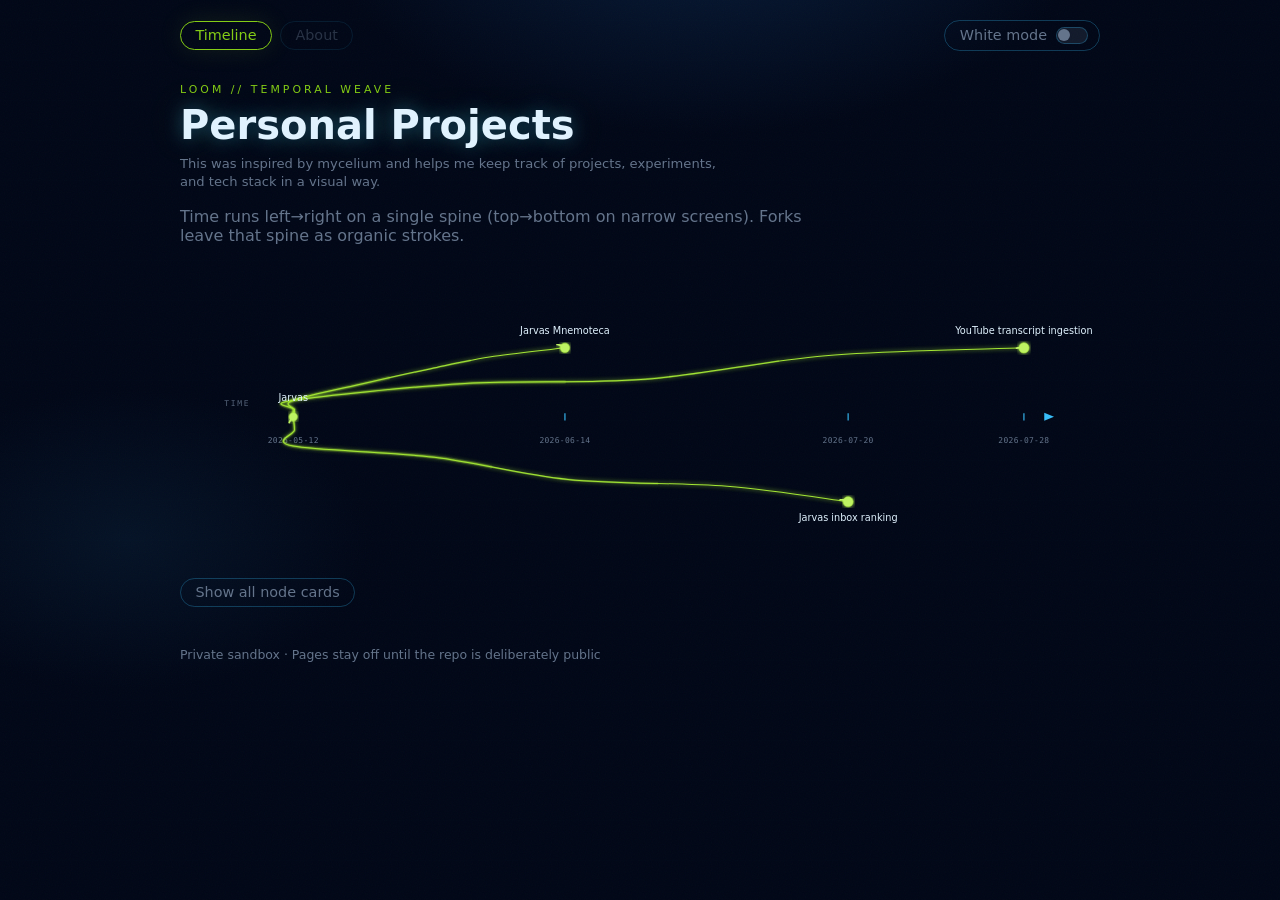
==== public/index.html @ 2bdbc9c1 "Add a white mode toggle that keeps the Spores look as the default. The page still loads in Spores an" ====
<!DOCTYPE html>
<html lang="en" data-skin="spores" data-fork-style="ribbon" data-look="current">
<head>
  <meta charset="utf-8" />
  <meta name="viewport" content="width=device-width, initial-scale=1" />
  <title>loom — temporal weave</title>
  <script>
    (function () {
      try {
        if (localStorage.getItem("loom-look") === "white") {
          document.documentElement.setAttribute("data-look", "white");
        }
      } catch (err) {}
    })();
  </script>
  <link rel="stylesheet" href="./styles.css" />
</head>
<body>
  <div class="void" aria-hidden="true"></div>
  <nav class="tabs" aria-label="Sections">
    <button class="tab active" data-tab="timeline" type="button">Timeline</button>
    <button class="tab" data-tab="about" type="button" disabled title="Later">About</button>
    <button type="button" id="look-toggle" class="look-toggle" aria-pressed="false" aria-label="White mode">
      <span class="look-toggle-label">White mode</span>
      <span class="look-toggle-track" aria-hidden="true"><span class="look-toggle-knob"></span></span>
    </button>
  </nav>
  <header>
    <p class="eyebrow">LOOM // TEMPORAL WEAVE</p>
    <h1>Personal Projects</h1>
    <p class="intro">This was inspired by mycelium and helps me keep track of projects, experiments, and tech stack in a visual way.</p>
    <p class="lede">Time runs left→right on a single spine (top→bottom on narrow screens). Forks leave that spine as organic strokes.</p>
  </header>
  <main>
    <svg id="graph" class="graph" role="img" aria-label="Temporal project graph"></svg>
    <button type="button" id="cards-toggle" class="cards-toggle" aria-pressed="false" aria-controls="cards">Show all node cards</button>
    <section id="cards" class="cards" aria-live="polite"></section>
    <section id="about" class="panel hidden">
      <p>Personal presentation tab — placeholder for later.</p>
    </section>
  </main>
  <footer>
    <span>Private sandbox · Pages stay off until the repo is deliberately public</span>
  </footer>
  <script src="./app.js"></script>
</body>
</html>
---- public/styles.css ----
/* ── Shared structure ─────────────────────────────────────────── */
* { box-sizing: border-box; }

html {
  --bg: #03040a;
  --spine: #5cf6ff;
  --branch: #c77dff;
  --node: #ff4fd8;
  --text: #e8f0ff;
  --muted: #8090b8;
  --panel: rgba(10, 14, 28, 0.92);
  --border: rgba(199, 125, 255, 0.28);
  --accent: #5cf6ff;
  --radius: 12px;
  --tag-radius: 999px;
  --font: "Segoe UI", system-ui, sans-serif;
  --font-mono: ui-monospace, "SF Mono", Menlo, Consolas, monospace;
  --shadow: 0 0 24px rgba(255, 79, 216, 0.07);
  --glow-text: 0 0 20px rgba(92, 246, 255, 0.4), 0 0 40px rgba(255, 79, 216, 0.25);
  --void-a: rgba(92, 246, 255, 0.08);
  --void-b: rgba(199, 125, 255, 0.06);
  --void-size: 48px;
  --void-opacity: 0.22;
  --grain-opacity: 0.04;
  --card-active-border: rgba(92, 246, 255, 0.65);
  --card-active-shadow: 0 0 28px rgba(92, 246, 255, 0.18);
  --tab-border: rgba(92, 246, 255, 0.25);
  --edge-width: 2;
  font-family: var(--font);
}

body {
  margin: 0;
  min-height: 100vh;
  color: var(--text);
  background: var(--bg);
  font-family: var(--font);
  transition: background 0.25s ease, color 0.2s ease;
}

.void {
  position: fixed;
  inset: 0;
  pointer-events: none;
  overflow: hidden;
  z-index: 0;
}
/* Grid / paper hatch — opacity via --void-opacity so grain stays independent */
.void::before {
  content: "";
  position: absolute;
  inset: 0;
  opacity: var(--void-opacity, 0.22);
  background:
    repeating-linear-gradient(0deg, transparent, transparent calc(var(--void-size) - 1px), var(--void-a) var(--void-size)),
    repeating-linear-gradient(90deg, transparent, transparent calc(var(--void-size) - 1px), var(--void-b) var(--void-size));
  transition: opacity 0.25s ease;
}
/* Cheap film grain: one static tiled SVG noise + CSS steps() translate (no canvas/WebGL/rAF) */
.void::after {
  content: "";
  position: absolute;
  top: -30%;
  left: -30%;
  width: 160%;
  height: 160%;
  pointer-events: none;
  opacity: var(--grain-opacity, 0.045);
  background-image: url("data:image/svg+xml,%3Csvg xmlns='http://www.w3.org/2000/svg' viewBox='0 0 160 160'%3E%3Cfilter id='n'%3E%3CfeTurbulence type='fractalNoise' baseFrequency='0.85' numOctaves='4' stitchTiles='stitch'/%3E%3C/filter%3E%3Crect width='100%25' height='100%25' filter='url(%23n)'/%3E%3C/svg%3E");
  background-size: 160px 160px;
  background-repeat: repeat;
  animation: void-grain 0.9s steps(4) infinite;
  /* Dark substrate: invert the noise so flecks read as light grain. */
  filter: invert(1);
}
@keyframes void-grain {
  0% { transform: translate(0, 0); }
  25% { transform: translate(-2.2%, 1.4%); }
  50% { transform: translate(1.6%, -2.8%); }
  75% { transform: translate(-1.1%, 2.1%); }
  100% { transform: translate(0, 0); }
}
@media (prefers-reduced-motion: reduce) {
  .void::after {
    animation: none;
    /* keep a faint static texture; no motion */
  }
}

.tabs, header, main, footer {
  position: relative;
  max-width: 960px;
  margin: 0 auto;
  padding: 1rem 1.25rem;
}

.tabs { display: flex; gap: 0.5rem; align-items: center; flex-wrap: wrap; padding-top: 1.25rem; }

.tab {
  background: transparent;
  color: var(--muted);
  border: 1px solid var(--tab-border);
  border-radius: var(--tag-radius);
  padding: 0.35rem 0.9rem;
  cursor: pointer;
  font-family: inherit;
  font-size: 0.9rem;
}
.tab.active {
  color: var(--accent);
  border-color: var(--accent);
  box-shadow: var(--shadow);
}
.tab:disabled { opacity: 0.4; cursor: not-allowed; }

.look-toggle {
  margin-left: auto;
  display: inline-flex;
  align-items: center;
  gap: 0.55rem;
  background: transparent;
  color: var(--muted);
  border: 1px solid var(--tab-border);
  border-radius: var(--tag-radius);
  padding: 0.35rem 0.7rem 0.35rem 0.9rem;
  cursor: pointer;
  font-family: inherit;
  font-size: 0.9rem;
}
.look-toggle:hover { color: var(--text); border-color: var(--accent); }
.look-toggle:focus-visible {
  outline: 2px solid var(--accent);
  outline-offset: 2px;
}
.look-toggle-track {
  width: 2rem;
  height: 1.1rem;
  border-radius: 999px;
  border: 1px solid var(--tab-border);
  position: relative;
  flex: 0 0 auto;
  background: color-mix(in srgb, var(--muted) 18%, transparent);
}
.look-toggle-knob {
  position: absolute;
  top: 1px;
  left: 1px;
  width: 0.78rem;
  height: 0.78rem;
  border-radius: 50%;
  background: var(--muted);
  transition: transform 0.15s ease, background 0.15s ease;
}
html[data-look="white"] .look-toggle-knob {
  transform: translateX(0.92rem);
  background: var(--bg);
}
html[data-look="white"] .look-toggle-track {
  background: var(--accent);
  border-color: var(--accent);
}
@media (prefers-reduced-motion: reduce) {
  .look-toggle-knob { transition: none; }
}

.eyebrow {
  letter-spacing: 0.28em;
  font-size: 0.68rem;
  color: var(--accent);
  margin: 0 0 0.4rem;
}
h1 {
  margin: 0;
  font-size: clamp(1.7rem, 4vw, 2.5rem);
  text-shadow: var(--glow-text);
}
.intro {
  margin: 0.4rem 0 0.2rem;
  max-width: 34rem;
  color: var(--muted);
  font-size: 0.82rem;
  font-weight: 400;
  line-height: 1.4;
}
.lede { color: var(--muted); max-width: 40rem; }


.graph {
  width: 100%;
  height: auto;
  max-height: min(560px, 70vh);
  display: block;
  overflow: visible;
}
.graph[data-orient="vertical"] {
  max-height: none;
  max-width: 100%;
}
.cards-toggle {
  margin-top: 0.85rem;
  background: transparent;
  color: var(--muted);
  border: 1px solid var(--tab-border);
  border-radius: var(--tag-radius);
  padding: 0.35rem 0.9rem;
  cursor: pointer;
  font-family: inherit;
  font-size: 0.9rem;
}
.cards-toggle:hover { color: var(--text); border-color: var(--accent); }
.cards-toggle[aria-pressed="true"] {
  color: var(--accent);
  border-color: var(--accent);
}

.cards { display: grid; gap: 0.75rem; margin-top: 0.5rem; }
.card[hidden] { display: none; }

.card {
  background: var(--panel);
  border: 1px solid var(--border);
  border-radius: var(--radius);
  padding: 0.9rem 1rem;
  box-shadow: var(--shadow);
  cursor: pointer;
  transition: border-color 0.15s ease, box-shadow 0.15s ease;
}
.card h2 { margin: 0 0 0.35rem; font-size: 1.05rem; }
.card .meta { color: var(--accent); font-size: 0.8rem; margin-bottom: 0.35rem; }
.card p { margin: 0; color: var(--muted); line-height: 1.45; }
.card .fork { color: var(--branch); font-size: 0.72rem; margin-bottom: 0.25rem; }
.card.active {
  border-color: var(--card-active-border);
  box-shadow: var(--card-active-shadow);
}

.tags { margin-top: 0.55rem; display: flex; flex-wrap: wrap; gap: 0.3rem; }
.tag {
  font-size: 0.65rem;
  text-transform: uppercase;
  letter-spacing: 0.04em;
  color: var(--branch);
  border: 1px solid color-mix(in srgb, var(--branch) 50%, transparent);
  padding: 0.12rem 0.4rem;
  border-radius: var(--tag-radius);
}

.panel.hidden, .hidden { display: none; }
footer { color: var(--muted); font-size: 0.78rem; padding-bottom: 2rem; }

.graph .node { cursor: pointer; }
.graph .node .orb { transition: r 0.15s ease, fill 0.15s ease; }
.graph .node:hover .orb,
.graph .node.active .orb { fill: var(--accent); }
.graph .node.active .orb { stroke: var(--node); stroke-width: 2.5; }
.graph .node text { fill: var(--text); font-family: inherit; }
.graph .edge { fill: none; stroke: var(--branch); stroke-width: var(--edge-width); }
.graph .spine-line { stroke-width: 3; }
.graph .spine-arrow { fill: var(--spine); stroke: none; }
.graph .tick {
  stroke: var(--spine);
  stroke-width: 1.5;
  opacity: 0.85;
}
.graph .tick-label {
  fill: var(--muted);
  font-family: var(--font-mono);
  font-size: 9px;
  letter-spacing: 0.04em;
}
.graph .axis-caption {
  fill: var(--muted);
  font-family: var(--font-mono);
  font-size: 9px;
  letter-spacing: 0.22em;
  text-transform: uppercase;
  opacity: 0.85;
}

/* Spores — deep blue substrate, lime capillary hyphae, hyphal-tip nodes.
   Ribbon forks: soft sheath and a quieter mid taper. */

html[data-skin="spores"] .graph .edge.mold-sheath {
  stroke-width: 6.2;
  stroke-opacity: 0.28;
  fill: none;
  stroke-linecap: round;
}
html[data-skin="spores"] .graph .edge.mold-mid {
  stroke-width: 3;
  stroke-opacity: 0.5;
  fill: none;
  stroke-linecap: round;
}
html[data-skin="spores"] .graph .edge.mold-core {
  stroke-width: 1.35;
  fill: none;
}
html[data-skin="spores"] .graph .edge.mold-whisker {
  stroke-width: 0.8;
  stroke-opacity: 0.55;
  fill: none;
  stroke-linecap: round;
  pointer-events: none;
}
html[data-skin="spores"] .graph .edge.mold-anas {
  stroke-width: 1;
  stroke-opacity: 0.4;
  fill: none;
  stroke-linecap: round;
  pointer-events: none;
}

/* Soft halo / lobe / tip pieces stay clickable via parent .node */
.graph .orb-halo {
  fill: color-mix(in srgb, var(--node) 35%, transparent);
  stroke: none;
  pointer-events: none;
}
.graph .orb-lobe {
  opacity: 0.85;
}
.graph .orb-tip {
  fill: none;
  stroke: var(--node);
  stroke-width: 2.2;
  stroke-linecap: round;
  pointer-events: none;
}
.graph .node:hover .orb-halo,
.graph .node.active .orb-halo {
  fill: color-mix(in srgb, var(--accent) 40%, transparent);
}
.graph .node:hover .orb-tip,
.graph .node.active .orb-tip {
  stroke: var(--accent);
}

html[data-skin="spores"] {
  --bg: #020818;
  --spine: #38bdf8;
  --branch: #a3e635;
  --node: #bef264;
  --text: #e0f2fe;
  --muted: #64748b;
  --panel: rgba(4, 12, 32, 0.94);
  --border: rgba(163, 230, 53, 0.28);
  --accent: #84cc16;
  --radius: 10px;
  --tag-radius: 999px;
  --font: "Segoe UI", system-ui, sans-serif;
  --shadow: 0 0 26px rgba(163, 230, 53, 0.1);
  --glow-text: 0 0 18px rgba(56, 189, 248, 0.35), 0 0 40px rgba(163, 230, 53, 0.2);
  --void-a: rgba(56, 189, 248, 0.06);
  --void-b: rgba(163, 230, 53, 0.04);
  --void-size: 40px;
  --void-opacity: 0.2;
  --grain-opacity: 0.05;
  --card-active-border: rgba(163, 230, 53, 0.7);
  --card-active-shadow: 0 0 28px rgba(56, 189, 248, 0.18);
  --tab-border: rgba(56, 189, 248, 0.28);
  --edge-width: 1.6;
}
html[data-skin="spores"] body {
  background:
    radial-gradient(720px 440px at 55% -12%, #0a2040 0%, transparent 55%),
    radial-gradient(480px 300px at 10% 60%, #061428 0%, transparent 50%),
    var(--bg);
}
html[data-skin="spores"] .graph .orb {
  fill: var(--node);
  stroke: color-mix(in srgb, var(--branch) 60%, transparent);
  stroke-width: 1.1;
}
html[data-skin="spores"] .graph .orb-tip {
  stroke: var(--node);
  stroke-width: 2;
}
html[data-skin="spores"] .graph .edge.mold-core { stroke-width: 1.15; }
html[data-skin="spores"] .graph .edge.mold-sheath {
  stroke-width: 5.8;
  stroke-opacity: 0.3;
}
html[data-skin="spores"] .graph .spine-line { stroke-width: 2.2; }
html[data-skin="spores"] .tag {
  color: var(--branch);
  border-color: color-mix(in srgb, var(--branch) 45%, transparent);
}

html[data-fork-style="ribbon"] .graph .edge.mold-sheath {
  stroke-width: 4.2;
  stroke-opacity: 0.22;
}
html[data-fork-style="ribbon"] .graph .edge.mold-mid {
  stroke-width: 2.1;
  stroke-opacity: 0.42;
}

/* SVG theming via CSS variables */
.graph .orb { fill: var(--node); stroke: var(--text); stroke-width: 1.5; }
.graph .anchor { fill: var(--spine); }
.graph .edge { stroke: var(--branch); stroke-width: var(--edge-width); }
.graph .node text { fill: var(--text); font-family: inherit; font-size: 11px; }
.graph .node:hover .orb,
.graph .node.active .orb { fill: var(--accent); }
.graph .node.active .orb { stroke: var(--node); stroke-width: 2.5; }

html[data-skin="spores"] .graph .edge { stroke: var(--branch); }

/* White mode — same Spores nodes and Ribbon forks on a white ground.
   Rules sit last so they win ties with the Spores / Ribbon stroke opacities. */
html[data-look="white"] {
  --bg: #ffffff;
  --spine: #0c4a6e;
  --branch: #3f6212;
  --node: #365314;
  --text: #1c1917;
  --muted: #44403c;
  --panel: #ffffff;
  --border: rgba(28, 25, 23, 0.16);
  --accent: #3f6212;
  --shadow: 0 1px 2px rgba(28, 25, 23, 0.06);
  --glow-text: none;
  --void-a: rgba(28, 25, 23, 0.07);
  --void-b: rgba(28, 25, 23, 0.05);
  --void-size: 40px;
  --void-opacity: 0.55;
  --grain-opacity: 0.045;
  --card-active-border: rgba(63, 98, 18, 0.85);
  --card-active-shadow: 0 0 0 1px rgba(63, 98, 18, 0.35);
  --tab-border: rgba(28, 25, 23, 0.22);
  --edge-width: 1.6;
  background: #ffffff;
}
html[data-look="white"] body {
  background: #ffffff;
}
html[data-look="white"] .void::after {
  filter: none;
}
html[data-look="white"] .look-toggle {
  color: var(--text);
  border-color: var(--border);
}
html[data-look="white"] .graph .orb,
html[data-look="white"] .graph .orb-tip,
html[data-look="white"] .graph .edge {
  filter: none;
}
html[data-look="white"] .graph .edge.mold-sheath {
  stroke-opacity: 0.55;
}
html[data-look="white"] .graph .edge.mold-mid {
  stroke-opacity: 0.72;
}
html[data-look="white"] .graph .edge.mold-whisker,
html[data-look="white"] .graph .edge.mold-anas {
  stroke-opacity: 0.7;
}
html[data-look="white"] .graph .orb-halo {
  fill: color-mix(in srgb, var(--node) 28%, transparent);
}
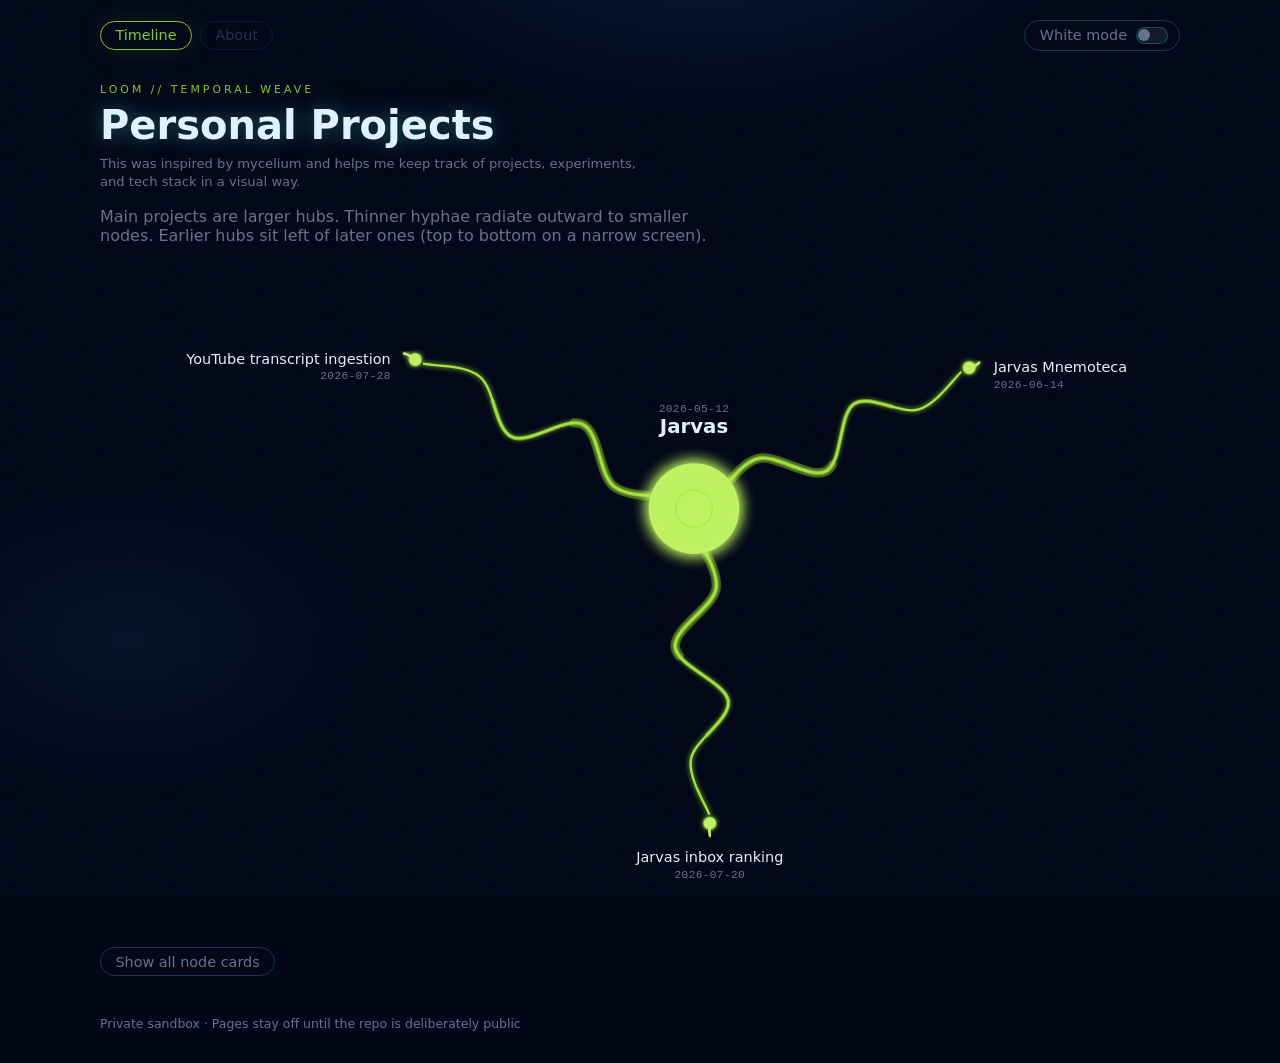
==== commit d235987e: "Draw root projects as larger radial hubs. Parent-null nodes render as glowing hubs with thinner hyph" ====
--- a/public/index.html
+++ b/public/index.html
@@ -29,7 +29,7 @@
     <p class="eyebrow">LOOM // TEMPORAL WEAVE</p>
     <h1>Personal Projects</h1>
     <p class="intro">This was inspired by mycelium and helps me keep track of projects, experiments, and tech stack in a visual way.</p>
-    <p class="lede">Time runs left→right on a single spine (top→bottom on narrow screens). Forks leave that spine as organic strokes.</p>
+    <p class="lede">Main projects are larger hubs. Thinner hyphae radiate outward to smaller nodes. Earlier hubs sit left of later ones (top to bottom on a narrow screen).</p>
   </header>
   <main>
     <svg id="graph" class="graph" role="img" aria-label="Temporal project graph"></svg>
--- a/public/styles.css
+++ b/public/styles.css
@@ -89,7 +89,7 @@
 
 .tabs, header, main, footer {
   position: relative;
-  max-width: 960px;
+  max-width: 1120px;
   margin: 0 auto;
   padding: 1rem 1.25rem;
 }
@@ -188,7 +188,7 @@
 .graph {
   width: 100%;
   height: auto;
-  max-height: min(560px, 70vh);
+  max-height: min(820px, 82vh);
   display: block;
   overflow: visible;
 }
@@ -254,6 +254,21 @@
 .graph .node.active .orb { fill: var(--accent); }
 .graph .node.active .orb { stroke: var(--node); stroke-width: 2.5; }
 .graph .node text { fill: var(--text); font-family: inherit; }
+.graph .node .node-title.hub-label { font-size: 15px; font-weight: 600; }
+.graph .node .date-label {
+  fill: var(--muted);
+  font-family: var(--font-mono);
+  font-size: 8.5px;
+  letter-spacing: 0.03em;
+}
+.graph .time-guide {
+  fill: none;
+  stroke: var(--spine);
+  stroke-width: 1.15;
+  stroke-opacity: 0.35;
+  stroke-dasharray: 2.5 7;
+  stroke-linecap: round;
+}
 .graph .edge { fill: none; stroke: var(--branch); stroke-width: var(--edge-width); }
 .graph .spine-line { stroke-width: 3; }
 .graph .spine-arrow { fill: var(--spine); stroke: none; }
@@ -395,12 +410,55 @@
   stroke-width: 2.1;
   stroke-opacity: 0.42;
 }
+/* Filaments thin out away from a hub. Nested links stay quieter. */
+html[data-fork-style="ribbon"] .graph .edge.mold-core.from-hub { stroke-width: 1.75; }
+html[data-fork-style="ribbon"] .graph .edge.mold-sheath.from-hub {
+  stroke-width: 7;
+  stroke-opacity: 0.34;
+}
+html[data-fork-style="ribbon"] .graph .edge.mold-mid.from-hub {
+  stroke-width: 3.1;
+  stroke-opacity: 0.55;
+}
+html[data-fork-style="ribbon"] .graph .edge.mold-core.nested { stroke-width: 0.85; }
+html[data-fork-style="ribbon"] .graph .edge.mold-sheath.nested {
+  stroke-width: 2.6;
+  stroke-opacity: 0.16;
+}
+html[data-fork-style="ribbon"] .graph .edge.mold-mid.nested {
+  stroke-width: 1.4;
+  stroke-opacity: 0.28;
+}
 
 /* SVG theming via CSS variables */
 .graph .orb { fill: var(--node); stroke: var(--text); stroke-width: 1.5; }
 .graph .anchor { fill: var(--spine); }
 .graph .edge { stroke: var(--branch); stroke-width: var(--edge-width); }
 .graph .node text { fill: var(--text); font-family: inherit; font-size: 11px; }
+.graph .node.hub .node-title { font-size: 15px; font-weight: 600; }
+.graph .orb-mid {
+  fill: color-mix(in srgb, var(--node) 62%, transparent);
+  stroke: none;
+  pointer-events: none;
+}
+.graph .node.hub .orb-halo,
+.graph .node.hub .orb-mid,
+.graph .node.active.hub .orb-halo,
+.graph .node.active.hub .orb-mid,
+.graph .node:hover.hub .orb-halo,
+.graph .node:hover.hub .orb-mid {
+  stroke: none;
+}
+.graph .node.hub .hub-tip {
+  stroke-width: 1.7;
+}
+html[data-look="current"] .graph .node.hub .node-title,
+html[data-look="current"] .graph .node.hub .date-label {
+  paint-order: stroke fill;
+  stroke: #020818;
+  stroke-width: 4px;
+  stroke-linejoin: round;
+}
 .graph .node:hover .orb,
 .graph .node.active .orb { fill: var(--accent); }
 .graph .node.active .orb { stroke: var(--node); stroke-width: 2.5; }
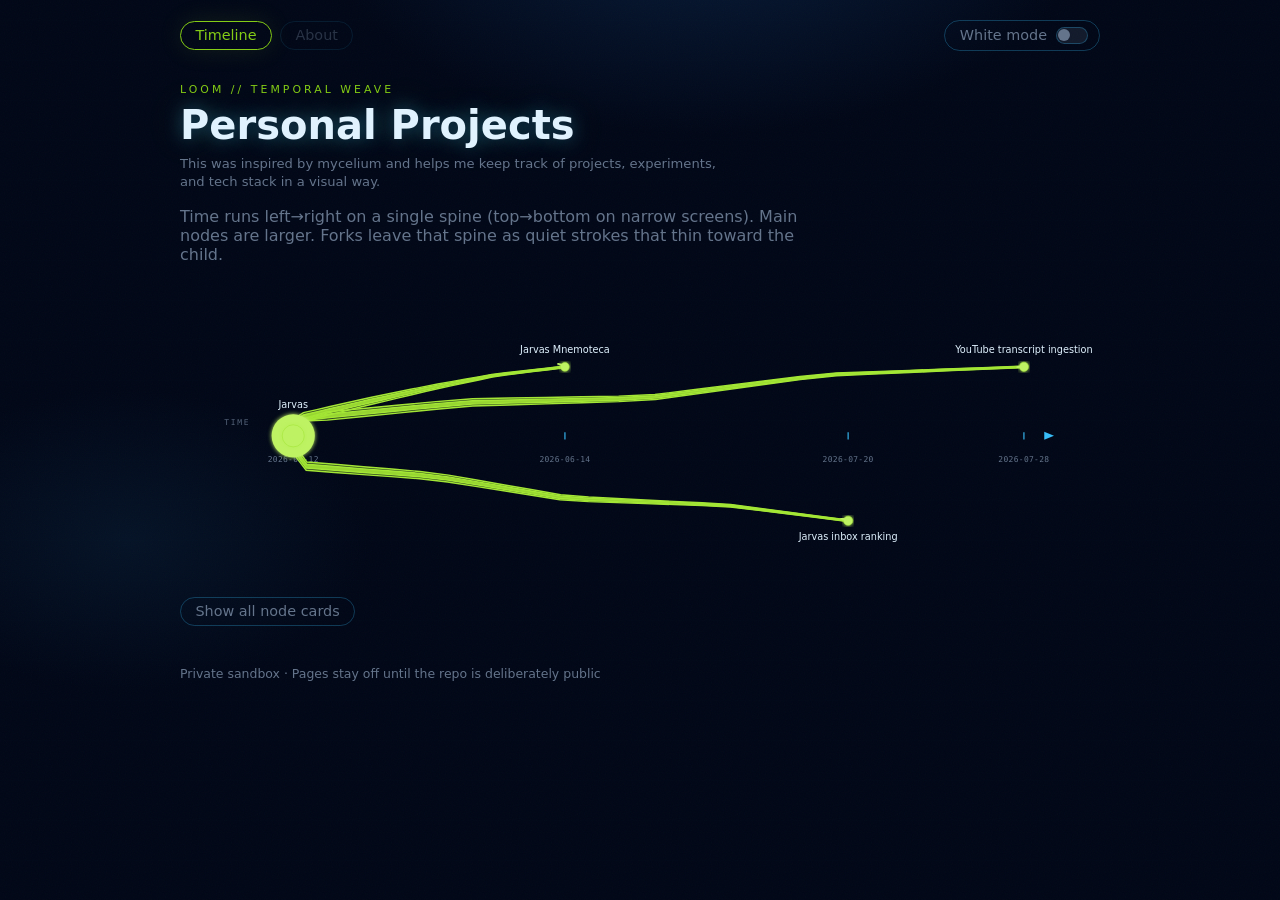
==== commit 1723bb37: "Restore the chronological spine and taper the hyphae. Root nodes stay larger than subnodes. Forks ar" ====
--- a/public/index.html
+++ b/public/index.html
@@ -29,7 +29,7 @@
     <p class="eyebrow">LOOM // TEMPORAL WEAVE</p>
     <h1>Personal Projects</h1>
     <p class="intro">This was inspired by mycelium and helps me keep track of projects, experiments, and tech stack in a visual way.</p>
-    <p class="lede">Main projects are larger hubs. Thinner hyphae radiate outward to smaller nodes. Earlier hubs sit left of later ones (top to bottom on a narrow screen).</p>
+    <p class="lede">Time runs left→right on a single spine (top→bottom on narrow screens). Main nodes are larger. Forks leave that spine as quiet strokes that thin toward the child.</p>
   </header>
   <main>
     <svg id="graph" class="graph" role="img" aria-label="Temporal project graph"></svg>
--- a/public/styles.css
+++ b/public/styles.css
@@ -89,7 +89,7 @@
 
 .tabs, header, main, footer {
   position: relative;
-  max-width: 1120px;
+  max-width: 960px;
   margin: 0 auto;
   padding: 1rem 1.25rem;
 }
@@ -188,7 +188,7 @@
 .graph {
   width: 100%;
   height: auto;
-  max-height: min(820px, 82vh);
+  max-height: min(560px, 70vh);
   display: block;
   overflow: visible;
 }
@@ -254,21 +254,6 @@
 .graph .node.active .orb { fill: var(--accent); }
 .graph .node.active .orb { stroke: var(--node); stroke-width: 2.5; }
 .graph .node text { fill: var(--text); font-family: inherit; }
-.graph .node .node-title.hub-label { font-size: 15px; font-weight: 600; }
-.graph .node .date-label {
-  fill: var(--muted);
-  font-family: var(--font-mono);
-  font-size: 8.5px;
-  letter-spacing: 0.03em;
-}
-.graph .time-guide {
-  fill: none;
-  stroke: var(--spine);
-  stroke-width: 1.15;
-  stroke-opacity: 0.35;
-  stroke-dasharray: 2.5 7;
-  stroke-linecap: round;
-}
 .graph .edge { fill: none; stroke: var(--branch); stroke-width: var(--edge-width); }
 .graph .spine-line { stroke-width: 3; }
 .graph .spine-arrow { fill: var(--spine); stroke: none; }
@@ -410,34 +395,22 @@
   stroke-width: 2.1;
   stroke-opacity: 0.42;
 }
-/* Filaments thin out away from a hub. Nested links stay quieter. */
-html[data-fork-style="ribbon"] .graph .edge.mold-core.from-hub { stroke-width: 1.75; }
-html[data-fork-style="ribbon"] .graph .edge.mold-sheath.from-hub {
-  stroke-width: 7;
-  stroke-opacity: 0.34;
-}
-html[data-fork-style="ribbon"] .graph .edge.mold-mid.from-hub {
-  stroke-width: 3.1;
-  stroke-opacity: 0.55;
-}
-html[data-fork-style="ribbon"] .graph .edge.mold-core.nested { stroke-width: 0.85; }
-html[data-fork-style="ribbon"] .graph .edge.mold-sheath.nested {
-  stroke-width: 2.6;
-  stroke-opacity: 0.16;
-}
-html[data-fork-style="ribbon"] .graph .edge.mold-mid.nested {
-  stroke-width: 1.4;
-  stroke-opacity: 0.28;
-}
-
-/* SVG theming via CSS variables */
-.graph .orb { fill: var(--node); stroke: var(--text); stroke-width: 1.5; }
-.graph .anchor { fill: var(--spine); }
-.graph .edge { stroke: var(--branch); stroke-width: var(--edge-width); }
-.graph .node text { fill: var(--text); font-family: inherit; font-size: 11px; }
-.graph .node.hub .node-title { font-size: 15px; font-weight: 600; }
+
+/* Continuous taper: wide at the parent, thin at the child. Not a uniform stroke. */
+.graph .edge.mold-taper {
+  stroke: none;
+  pointer-events: none;
+}
+.graph .edge.mold-taper-outer {
+  fill: var(--branch);
+  fill-opacity: 0.28;
+}
+.graph .edge.mold-taper-inner {
+  fill: var(--branch);
+  fill-opacity: 0.9;
+}
 .graph .orb-mid {
-  fill: color-mix(in srgb, var(--node) 62%, transparent);
+  fill: color-mix(in srgb, var(--node) 58%, transparent);
   stroke: none;
   pointer-events: none;
 }
@@ -449,16 +422,12 @@
 .graph .node:hover.hub .orb-mid {
   stroke: none;
 }
-.graph .node.hub .hub-tip {
-  stroke-width: 1.7;
-}
-html[data-look="current"] .graph .node.hub .node-title,
-html[data-look="current"] .graph .node.hub .date-label {
-  paint-order: stroke fill;
-  stroke: #020818;
-  stroke-width: 4px;
-  stroke-linejoin: round;
-}
+
+/* SVG theming via CSS variables */
+.graph .orb { fill: var(--node); stroke: var(--text); stroke-width: 1.5; }
+.graph .anchor { fill: var(--spine); }
+.graph .edge { stroke: var(--branch); stroke-width: var(--edge-width); }
+.graph .node text { fill: var(--text); font-family: inherit; font-size: 11px; }
 .graph .node:hover .orb,
 .graph .node.active .orb { fill: var(--accent); }
 .graph .node.active .orb { stroke: var(--node); stroke-width: 2.5; }
@@ -515,6 +484,12 @@
 html[data-look="white"] .graph .edge.mold-anas {
   stroke-opacity: 0.7;
 }
+html[data-look="white"] .graph .edge.mold-taper-outer {
+  fill-opacity: 0.4;
+}
+html[data-look="white"] .graph .edge.mold-taper-inner {
+  fill-opacity: 0.95;
+}
 html[data-look="white"] .graph .orb-halo {
   fill: color-mix(in srgb, var(--node) 28%, transparent);
 }
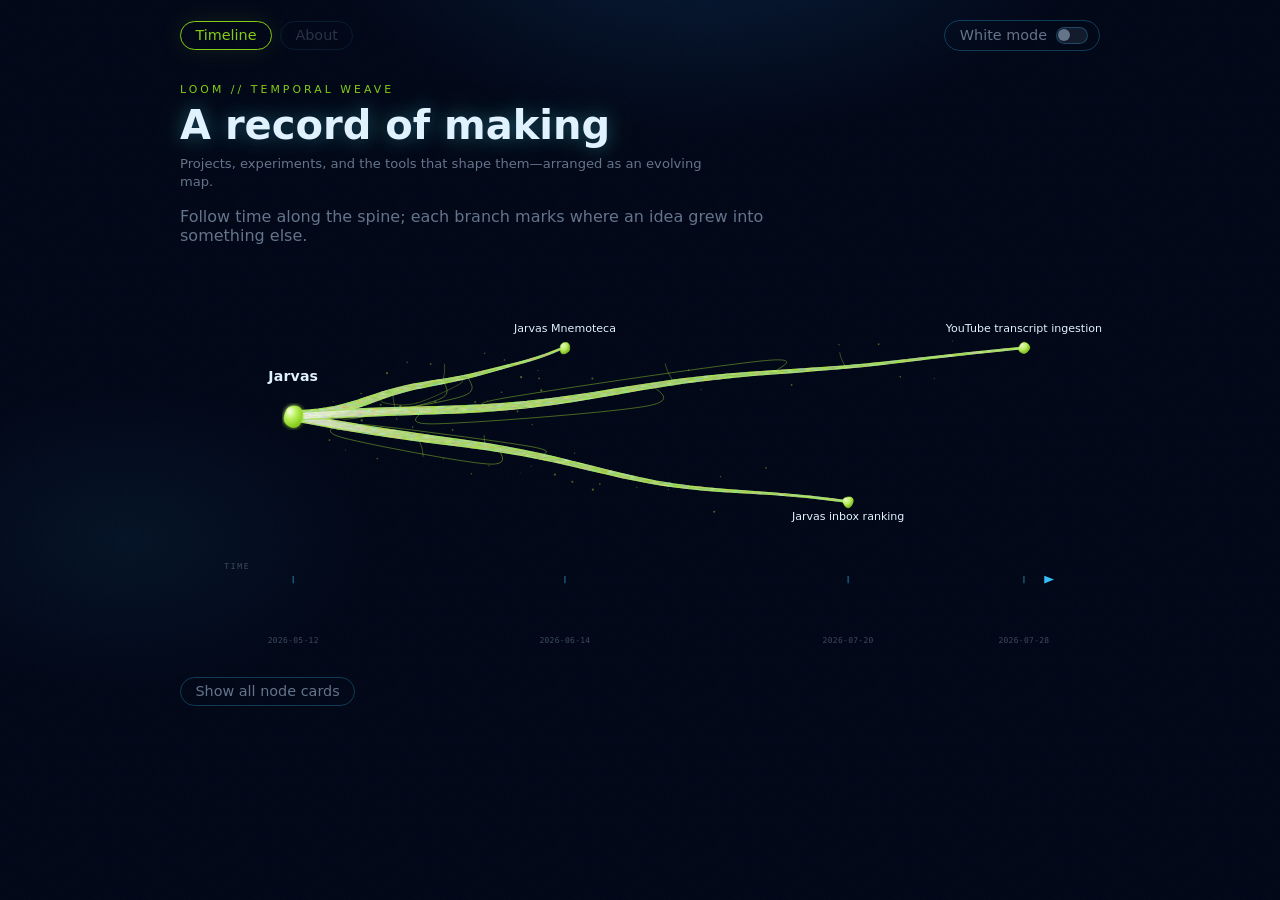
==== commit 86b01f99: "Refresh timeline copy" ====
--- a/public/index.html
+++ b/public/index.html
@@ -27,9 +27,9 @@
   </nav>
   <header>
     <p class="eyebrow">LOOM // TEMPORAL WEAVE</p>
-    <h1>Personal Projects</h1>
-    <p class="intro">This was inspired by mycelium and helps me keep track of projects, experiments, and tech stack in a visual way.</p>
-    <p class="lede">Time runs left→right on a single spine (top→bottom on narrow screens). Main nodes are larger. Forks leave that spine as quiet strokes that thin toward the child.</p>
+    <h1>A record of making</h1>
+    <p class="intro">Projects, experiments, and the tools that shape them—arranged as an evolving map.</p>
+    <p class="lede">Follow time along the spine; each branch marks where an idea grew into something else.</p>
   </header>
   <main>
     <svg id="graph" class="graph" role="img" aria-label="Temporal project graph"></svg>
@@ -39,9 +39,6 @@
       <p>Personal presentation tab — placeholder for later.</p>
     </section>
   </main>
-  <footer>
-    <span>Private sandbox · Pages stay off until the repo is deliberately public</span>
-  </footer>
   <script src="./app.js"></script>
 </body>
 </html>
--- a/public/styles.css
+++ b/public/styles.css
@@ -87,7 +87,7 @@
   }
 }
 
-.tabs, header, main, footer {
+.tabs, header, main {
   position: relative;
   max-width: 960px;
   margin: 0 auto;
@@ -228,6 +228,13 @@
 .card h2 { margin: 0 0 0.35rem; font-size: 1.05rem; }
 .card .meta { color: var(--accent); font-size: 0.8rem; margin-bottom: 0.35rem; }
 .card p { margin: 0; color: var(--muted); line-height: 1.45; }
+.card p a {
+  color: var(--branch);
+  text-decoration-color: color-mix(in srgb, var(--branch) 55%, transparent);
+  text-underline-offset: 0.16em;
+  overflow-wrap: anywhere;
+}
+.card p a:hover { color: var(--accent); }
 .card .fork { color: var(--branch); font-size: 0.72rem; margin-bottom: 0.25rem; }
 .card.active {
   border-color: var(--card-active-border);
@@ -246,8 +253,6 @@
 }
 
 .panel.hidden, .hidden { display: none; }
-footer { color: var(--muted); font-size: 0.78rem; padding-bottom: 2rem; }
-
 .graph .node { cursor: pointer; }
 .graph .node .orb { transition: r 0.15s ease, fill 0.15s ease; }
 .graph .node:hover .orb,
@@ -297,17 +302,29 @@
   fill: none;
 }
 html[data-skin="spores"] .graph .edge.mold-whisker {
-  stroke-width: 0.8;
-  stroke-opacity: 0.55;
+  stroke-width: 0.9;
+  stroke-opacity: 0.42;
   fill: none;
   stroke-linecap: round;
   pointer-events: none;
 }
 html[data-skin="spores"] .graph .edge.mold-anas {
   stroke-width: 1;
-  stroke-opacity: 0.4;
+  stroke-opacity: 0.34;
   fill: none;
   stroke-linecap: round;
+  pointer-events: none;
+}
+html[data-skin="spores"] .graph .edge.mold-field {
+  stroke-width: 1.05;
+  stroke-opacity: 0.46;
+  fill: none;
+  stroke-linecap: round;
+  pointer-events: none;
+}
+.graph .field-spore {
+  fill: var(--branch);
+  fill-opacity: 0.43;
   pointer-events: none;
 }
 
@@ -372,6 +389,15 @@
   stroke: color-mix(in srgb, var(--branch) 60%, transparent);
   stroke-width: 1.1;
 }
+/* Keep the hub's translucent support layers distinct from its gradient core. */
+html[data-skin="spores"] .graph .orb-halo {
+  fill: color-mix(in srgb, var(--node) 30%, transparent);
+  stroke: none;
+}
+html[data-skin="spores"] .graph .orb-mid {
+  fill: color-mix(in srgb, var(--node) 52%, transparent);
+  stroke: none;
+}
 html[data-skin="spores"] .graph .orb-tip {
   stroke: var(--node);
   stroke-width: 2;
@@ -381,7 +407,10 @@
   stroke-width: 5.8;
   stroke-opacity: 0.3;
 }
-html[data-skin="spores"] .graph .spine-line { stroke-width: 2.2; }
+html[data-skin="spores"] .graph .spine-line { stroke-width: 2.2; opacity: 0.42; }
+html[data-skin="spores"] .graph .tick { opacity: 0.48; }
+html[data-skin="spores"] .graph .tick-label,
+html[data-skin="spores"] .graph .axis-caption { opacity: 0.62; }
 html[data-skin="spores"] .tag {
   color: var(--branch);
   border-color: color-mix(in srgb, var(--branch) 45%, transparent);
@@ -424,10 +453,12 @@
 }
 
 /* SVG theming via CSS variables */
-.graph .orb { fill: var(--node); stroke: var(--text); stroke-width: 1.5; }
+.graph .orb { fill: var(--node); stroke: var(--text); stroke-width: 1.5; stroke-linejoin: round; }
 .graph .anchor { fill: var(--spine); }
 .graph .edge { stroke: var(--branch); stroke-width: var(--edge-width); }
 .graph .node text { fill: var(--text); font-family: inherit; font-size: 11px; }
+.graph .node text.node-label-child { font-size: 12.5px; font-weight: 500; }
+.graph .node text.node-label-root { font-size: 16px; font-weight: 650; letter-spacing: 0.01em; }
 .graph .node:hover .orb,
 .graph .node.active .orb { fill: var(--accent); }
 .graph .node.active .orb { stroke: var(--node); stroke-width: 2.5; }
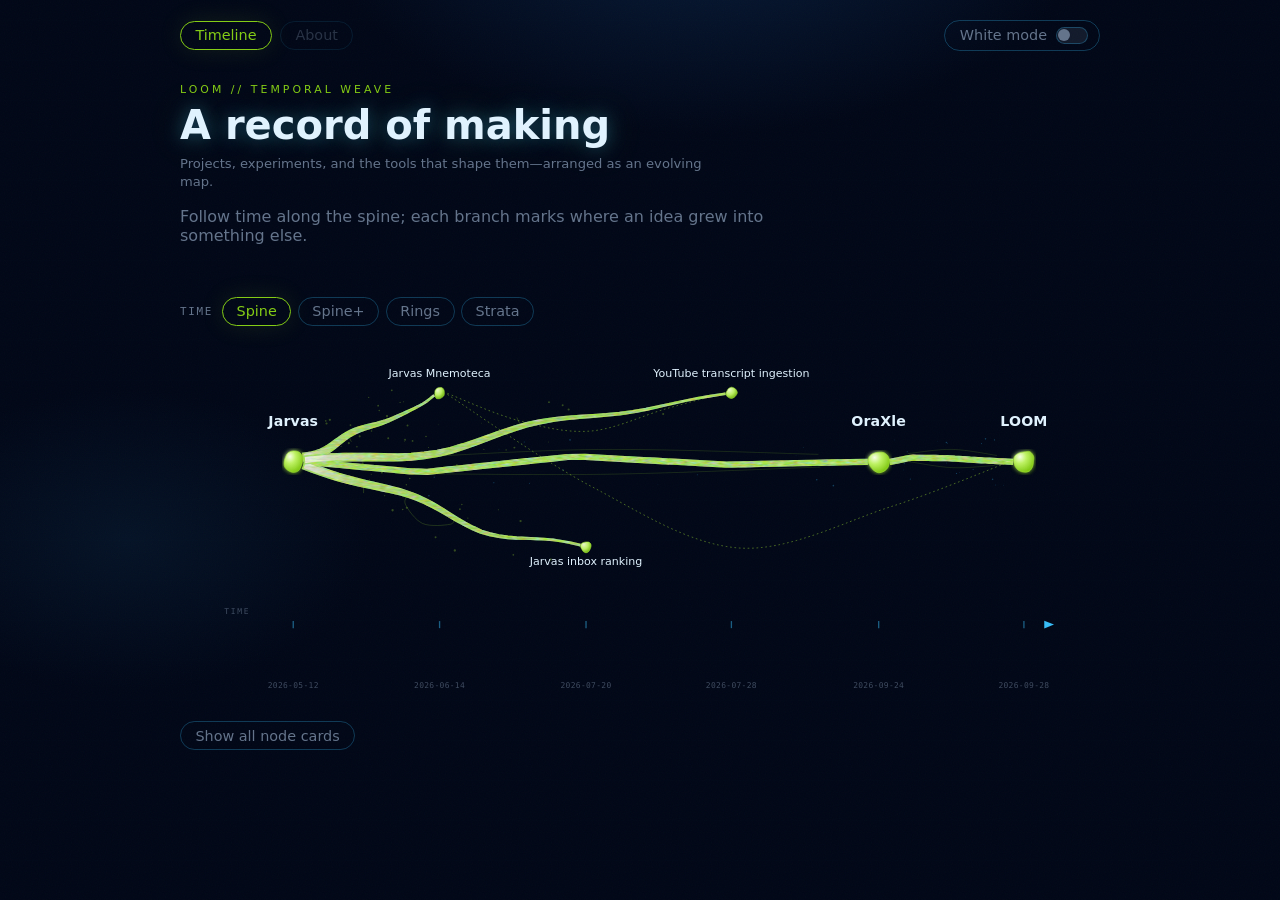
==== commit 565eb69b: "Add draft time layouts behind a switcher. Keep the current spine as the default, and add Spine+, gro" ====
--- a/public/index.html
+++ b/public/index.html
@@ -9,6 +9,10 @@
       try {
         if (localStorage.getItem("loom-look") === "white") {
           document.documentElement.setAttribute("data-look", "white");
+        }
+        var timeLayout = new URLSearchParams(location.search).get("time");
+        if (timeLayout === "spine-plus" || timeLayout === "rings" || timeLayout === "strata") {
+          document.documentElement.setAttribute("data-time-layout", timeLayout);
         }
       } catch (err) {}
     })();
@@ -32,6 +36,18 @@
     <p class="lede">Follow time along the spine; each branch marks where an idea grew into something else.</p>
   </header>
   <main>
+    <div class="time-switch" id="time-layout" role="group" aria-label="Time layout">
+      <span class="time-switch-label">Time</span>
+      <button type="button" class="time-layout-btn active" data-time-layout="spine" aria-pressed="true" title="Chronological spine">Spine</button>
+      <button type="button" class="time-layout-btn" data-time-layout="spine-plus" aria-pressed="false" title="Spine with growth, age, and duration">Spine+</button>
+      <button type="button" class="time-layout-btn" data-time-layout="rings" aria-pressed="false" title="Time grows outward in rings">Rings</button>
+      <button type="button" class="time-layout-btn" data-time-layout="strata" aria-pressed="false" title="Time layers downward">Strata</button>
+    </div>
+    <div class="growth" id="growth" hidden>
+      <button type="button" id="growth-play" class="growth-play" aria-pressed="false">Play</button>
+      <input type="range" id="growth-scrub" class="growth-scrub" min="0" max="1000" value="1000" aria-label="Scrub growth through time" />
+      <span id="growth-readout" class="growth-readout">now</span>
+    </div>
     <svg id="graph" class="graph" role="img" aria-label="Temporal project graph"></svg>
     <button type="button" id="cards-toggle" class="cards-toggle" aria-pressed="false" aria-controls="cards">Show all node cards</button>
     <section id="cards" class="cards" aria-live="polite"></section>
--- a/public/styles.css
+++ b/public/styles.css
@@ -184,6 +184,66 @@
 }
 .lede { color: var(--muted); max-width: 40rem; }
 
+.time-switch {
+  display: flex;
+  flex-wrap: wrap;
+  gap: 0.4rem;
+  align-items: center;
+  margin: 0.2rem 0 0.75rem;
+}
+.time-switch-label {
+  font-family: var(--font-mono);
+  font-size: 0.68rem;
+  letter-spacing: 0.16em;
+  text-transform: uppercase;
+  color: var(--muted);
+  margin-right: 0.15rem;
+}
+.time-layout-btn,
+.growth-play {
+  background: transparent;
+  color: var(--muted);
+  border: 1px solid var(--tab-border);
+  border-radius: var(--tag-radius);
+  padding: 0.35rem 0.85rem;
+  cursor: pointer;
+  font-family: inherit;
+  font-size: 0.9rem;
+}
+.time-layout-btn:hover,
+.growth-play:hover { color: var(--text); border-color: var(--accent); }
+.time-layout-btn:focus-visible,
+.growth-play:focus-visible,
+.growth-scrub:focus-visible {
+  outline: 2px solid var(--accent);
+  outline-offset: 2px;
+}
+.time-layout-btn[aria-pressed="true"] {
+  color: var(--accent);
+  border-color: var(--accent);
+  box-shadow: var(--shadow);
+}
+.growth {
+  display: flex;
+  flex-wrap: wrap;
+  align-items: center;
+  gap: 0.65rem;
+  margin: 0 0 0.85rem;
+}
+.growth[hidden],
+.growth.hidden,
+.time-switch.hidden { display: none; }
+.growth-scrub {
+  flex: 1 1 160px;
+  min-width: 120px;
+  accent-color: var(--accent);
+}
+.growth-readout {
+  font-family: var(--font-mono);
+  font-size: 0.78rem;
+  color: var(--text);
+  min-width: 6.2rem;
+}
 
 .graph {
   width: 100%;
@@ -195,6 +255,22 @@
 .graph[data-orient="vertical"] {
   max-height: none;
   max-width: 100%;
+}
+html[data-time-layout="spine-plus"] main { overflow-x: auto; }
+html[data-time-layout="spine-plus"] .graph {
+  width: 960px;
+  max-width: none;
+  max-height: none;
+}
+html[data-time-layout="rings"] .graph {
+  max-height: none;
+  max-width: 920px;
+  margin: 0 auto;
+}
+html[data-time-layout="strata"] .graph {
+  width: min(100%, 680px);
+  max-height: none;
+  margin: 0 auto;
 }
 .cards-toggle {
   margin-top: 0.85rem;
@@ -260,6 +336,27 @@
 .graph .node.active .orb { stroke: var(--node); stroke-width: 2.5; }
 .graph .node text { fill: var(--text); font-family: inherit; }
 .graph .edge { fill: none; stroke: var(--branch); stroke-width: var(--edge-width); }
+.graph .edge.adhoc-connection {
+  fill: none;
+  stroke: var(--spine);
+  stroke-width: 0.8;
+  stroke-opacity: 0.62;
+  stroke-linecap: round;
+  stroke-dasharray: 1 4;
+  pointer-events: none;
+}
+.graph .edge.main-filament {
+  fill: none;
+  stroke: var(--branch);
+  stroke-width: 0.75;
+  stroke-opacity: 0.22;
+  pointer-events: none;
+}
+.graph .main-spore {
+  fill: var(--spine);
+  fill-opacity: 0.3;
+  pointer-events: none;
+}
 .graph .spine-line { stroke-width: 3; }
 .graph .spine-arrow { fill: var(--spine); stroke: none; }
 .graph .tick {
@@ -283,7 +380,7 @@
 }
 
 /* Spores — deep blue substrate, lime capillary hyphae, hyphal-tip nodes.
-   Ribbon forks: soft sheath and a quieter mid taper. */
+   Ribbon forks: soft sheath and a quieter middle layer. */
 
 html[data-skin="spores"] .graph .edge.mold-sheath {
   stroke-width: 6.2;
@@ -303,28 +400,28 @@
 }
 html[data-skin="spores"] .graph .edge.mold-whisker {
   stroke-width: 0.9;
-  stroke-opacity: 0.42;
+  stroke-opacity: 0.28;
   fill: none;
   stroke-linecap: round;
   pointer-events: none;
 }
 html[data-skin="spores"] .graph .edge.mold-anas {
   stroke-width: 1;
-  stroke-opacity: 0.34;
+  stroke-opacity: 0.22;
   fill: none;
   stroke-linecap: round;
   pointer-events: none;
 }
 html[data-skin="spores"] .graph .edge.mold-field {
   stroke-width: 1.05;
-  stroke-opacity: 0.46;
+  stroke-opacity: 0.22;
   fill: none;
   stroke-linecap: round;
   pointer-events: none;
 }
 .graph .field-spore {
   fill: var(--branch);
-  fill-opacity: 0.43;
+  fill-opacity: 0.3;
   pointer-events: none;
 }
 
@@ -425,16 +522,16 @@
   stroke-opacity: 0.42;
 }
 
-/* Continuous taper: wide at the parent, thin at the child. Not a uniform stroke. */
-.graph .edge.mold-taper {
+/* Filled organic ribbons; main links are steady, child forks taper. */
+.graph .edge.mold-ribbon {
   stroke: none;
   pointer-events: none;
 }
-.graph .edge.mold-taper-outer {
+.graph .edge.mold-ribbon-outer {
   fill: var(--branch);
   fill-opacity: 0.28;
 }
-.graph .edge.mold-taper-inner {
+.graph .edge.mold-ribbon-inner {
   fill: var(--branch);
   fill-opacity: 0.9;
 }
@@ -464,6 +561,12 @@
 .graph .node.active .orb { stroke: var(--node); stroke-width: 2.5; }
 
 html[data-skin="spores"] .graph .edge { stroke: var(--branch); }
+
+.connection {
+  color: var(--branch);
+  font-size: 0.72rem;
+  margin: 0.15rem 0;
+}
 
 /* White mode — same Spores nodes and Ribbon forks on a white ground.
    Rules sit last so they win ties with the Spores / Ribbon stroke opacities. */
@@ -515,12 +618,101 @@
 html[data-look="white"] .graph .edge.mold-anas {
   stroke-opacity: 0.7;
 }
-html[data-look="white"] .graph .edge.mold-taper-outer {
+html[data-look="white"] .graph .edge.mold-ribbon-outer {
   fill-opacity: 0.4;
 }
-html[data-look="white"] .graph .edge.mold-taper-inner {
+html[data-look="white"] .graph .edge.mold-ribbon-inner {
   fill-opacity: 0.95;
 }
 html[data-look="white"] .graph .orb-halo {
   fill: color-mix(in srgb, var(--node) 28%, transparent);
 }
+
+/* Time layouts — same Spores ink, no new palette. */
+html[data-time-layout="spine-plus"] .graph .spine-line {
+  opacity: 0.88;
+  stroke-width: 2.6;
+}
+html[data-time-layout="spine-plus"] .graph .tick {
+  stroke: var(--accent);
+  stroke-width: 2;
+  opacity: 1;
+}
+html[data-time-layout="spine-plus"] .graph .tick-label,
+html[data-time-layout="spine-plus"] .graph .axis-caption {
+  fill: var(--text);
+  font-size: 13px;
+  opacity: 1;
+}
+html[data-time-layout="spine-plus"] .graph .axis-caption {
+  letter-spacing: 0.18em;
+}
+.graph .span-band {
+  fill: var(--spine);
+  fill-opacity: 0.05;
+  pointer-events: none;
+}
+.graph .duration-span {
+  fill: var(--branch);
+  stroke: none;
+  pointer-events: auto;
+  cursor: pointer;
+}
+.graph .duration-span.duration-on {
+  stroke: var(--accent);
+  stroke-width: 0.9;
+}
+.graph .span-caption,
+.graph .ring-label,
+.graph .stratum-label,
+.graph .growth-front-label,
+.graph .now-label {
+  fill: var(--text);
+  font-family: var(--font-mono);
+  font-size: 13px;
+  letter-spacing: 0.04em;
+}
+.graph .span-caption,
+.graph .now-label { font-size: 12px; letter-spacing: 0.14em; }
+.graph .ring-line,
+.graph .ring-leader,
+.graph .growth-front {
+  fill: none;
+  stroke: var(--spine);
+  stroke-width: 1.25;
+  stroke-opacity: 0.55;
+  pointer-events: none;
+}
+.graph .ring-line.ring-future { stroke-opacity: 0.16; }
+.graph .ring-front {
+  fill: none;
+  stroke: var(--accent);
+  stroke-width: 2.2;
+  stroke-opacity: 0.95;
+  pointer-events: none;
+}
+.graph .time-core { pointer-events: none; }
+.graph .stratum { pointer-events: none; }
+.graph .stratum-a { fill: var(--branch); fill-opacity: 0.055; }
+.graph .stratum-b { fill: var(--spine); fill-opacity: 0.05; }
+.graph .stratum.stratum-future { fill-opacity: 0.02; }
+.graph .growth-front {
+  stroke: var(--accent);
+  stroke-width: 1.6;
+  stroke-dasharray: 3 6;
+  stroke-opacity: 0.9;
+}
+html[data-time-layout="spine-plus"] .graph .node.age-new .orb-blob,
+html[data-time-layout="rings"] .graph .node.age-new .orb-blob,
+html[data-time-layout="strata"] .graph .node.age-new .orb-blob {
+  filter: url(#glow);
+}
+html[data-look="white"] .graph .node.age-new .orb-blob { filter: none; }
+html[data-look="white"] .graph .ring-line { stroke-opacity: 0.72; }
+html[data-look="white"] .graph .stratum-a { fill-opacity: 0.08; }
+html[data-look="white"] .graph .stratum-b { fill-opacity: 0.06; }
+@media (prefers-reduced-motion: reduce) {
+  .growth-play,
+  .time-layout-btn,
+  .growth-scrub { transition: none; }
+}
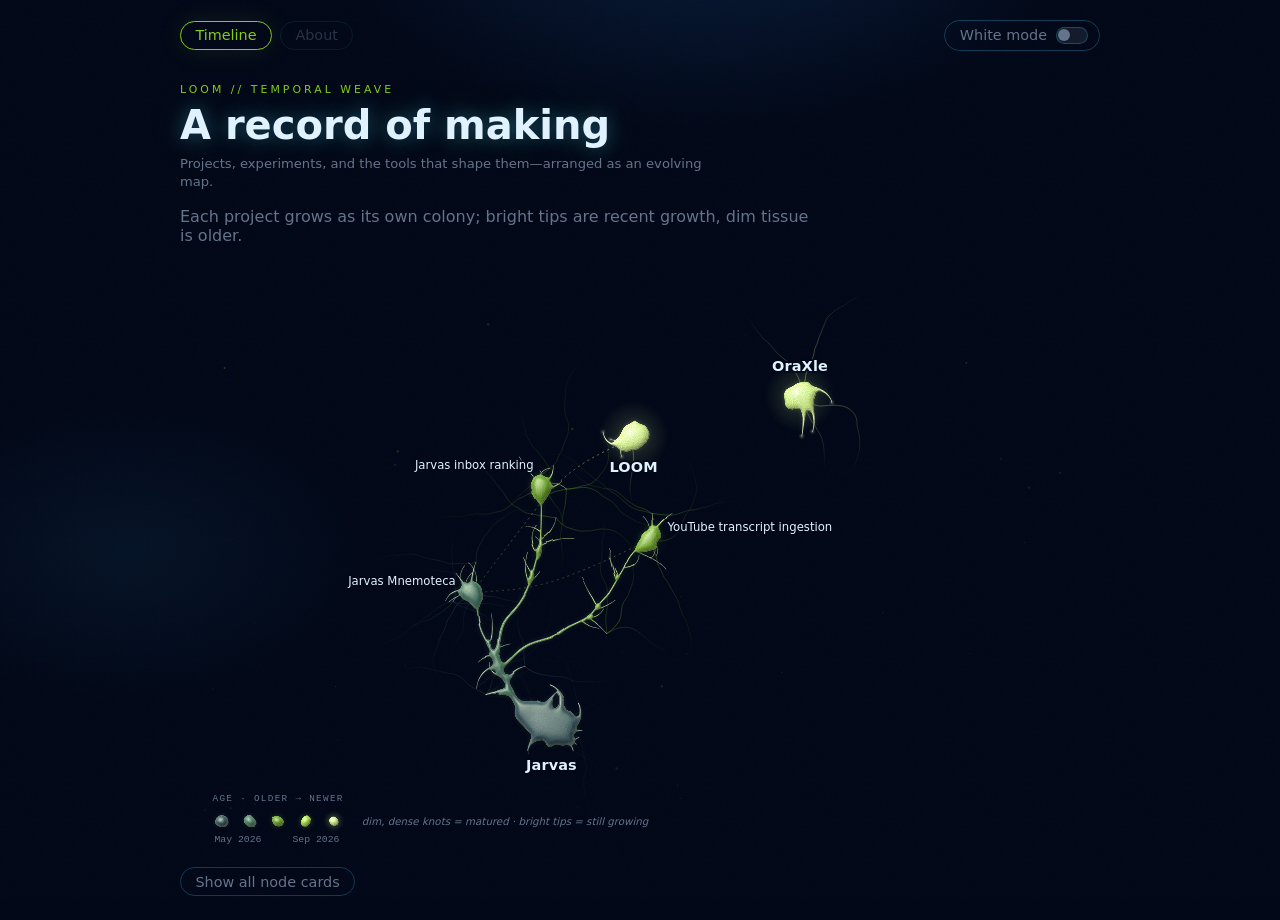
==== commit 4cc22ed3: "Make the mycelium graph the default view Add public/organic-net.js, a seeded, dependency-free genera" ====
--- a/public/index.html
+++ b/public/index.html
@@ -9,10 +9,6 @@
       try {
         if (localStorage.getItem("loom-look") === "white") {
           document.documentElement.setAttribute("data-look", "white");
-        }
-        var timeLayout = new URLSearchParams(location.search).get("time");
-        if (timeLayout === "spine-plus" || timeLayout === "rings" || timeLayout === "strata") {
-          document.documentElement.setAttribute("data-time-layout", timeLayout);
         }
       } catch (err) {}
     })();
@@ -33,21 +29,9 @@
     <p class="eyebrow">LOOM // TEMPORAL WEAVE</p>
     <h1>A record of making</h1>
     <p class="intro">Projects, experiments, and the tools that shape them—arranged as an evolving map.</p>
-    <p class="lede">Follow time along the spine; each branch marks where an idea grew into something else.</p>
+    <p class="lede">Each project grows as its own colony; bright tips are recent growth, dim tissue is older.</p>
   </header>
   <main>
-    <div class="time-switch" id="time-layout" role="group" aria-label="Time layout">
-      <span class="time-switch-label">Time</span>
-      <button type="button" class="time-layout-btn active" data-time-layout="spine" aria-pressed="true" title="Chronological spine">Spine</button>
-      <button type="button" class="time-layout-btn" data-time-layout="spine-plus" aria-pressed="false" title="Spine with growth, age, and duration">Spine+</button>
-      <button type="button" class="time-layout-btn" data-time-layout="rings" aria-pressed="false" title="Time grows outward in rings">Rings</button>
-      <button type="button" class="time-layout-btn" data-time-layout="strata" aria-pressed="false" title="Time layers downward">Strata</button>
-    </div>
-    <div class="growth" id="growth" hidden>
-      <button type="button" id="growth-play" class="growth-play" aria-pressed="false">Play</button>
-      <input type="range" id="growth-scrub" class="growth-scrub" min="0" max="1000" value="1000" aria-label="Scrub growth through time" />
-      <span id="growth-readout" class="growth-readout">now</span>
-    </div>
     <svg id="graph" class="graph" role="img" aria-label="Temporal project graph"></svg>
     <button type="button" id="cards-toggle" class="cards-toggle" aria-pressed="false" aria-controls="cards">Show all node cards</button>
     <section id="cards" class="cards" aria-live="polite"></section>
@@ -55,6 +39,7 @@
       <p>Personal presentation tab — placeholder for later.</p>
     </section>
   </main>
+  <script src="./organic-net.js"></script>
   <script src="./app.js"></script>
 </body>
 </html>
--- a/public/styles.css
+++ b/public/styles.css
@@ -184,66 +184,6 @@
 }
 .lede { color: var(--muted); max-width: 40rem; }
 
-.time-switch {
-  display: flex;
-  flex-wrap: wrap;
-  gap: 0.4rem;
-  align-items: center;
-  margin: 0.2rem 0 0.75rem;
-}
-.time-switch-label {
-  font-family: var(--font-mono);
-  font-size: 0.68rem;
-  letter-spacing: 0.16em;
-  text-transform: uppercase;
-  color: var(--muted);
-  margin-right: 0.15rem;
-}
-.time-layout-btn,
-.growth-play {
-  background: transparent;
-  color: var(--muted);
-  border: 1px solid var(--tab-border);
-  border-radius: var(--tag-radius);
-  padding: 0.35rem 0.85rem;
-  cursor: pointer;
-  font-family: inherit;
-  font-size: 0.9rem;
-}
-.time-layout-btn:hover,
-.growth-play:hover { color: var(--text); border-color: var(--accent); }
-.time-layout-btn:focus-visible,
-.growth-play:focus-visible,
-.growth-scrub:focus-visible {
-  outline: 2px solid var(--accent);
-  outline-offset: 2px;
-}
-.time-layout-btn[aria-pressed="true"] {
-  color: var(--accent);
-  border-color: var(--accent);
-  box-shadow: var(--shadow);
-}
-.growth {
-  display: flex;
-  flex-wrap: wrap;
-  align-items: center;
-  gap: 0.65rem;
-  margin: 0 0 0.85rem;
-}
-.growth[hidden],
-.growth.hidden,
-.time-switch.hidden { display: none; }
-.growth-scrub {
-  flex: 1 1 160px;
-  min-width: 120px;
-  accent-color: var(--accent);
-}
-.growth-readout {
-  font-family: var(--font-mono);
-  font-size: 0.78rem;
-  color: var(--text);
-  min-width: 6.2rem;
-}
 
 .graph {
   width: 100%;
@@ -255,22 +195,6 @@
 .graph[data-orient="vertical"] {
   max-height: none;
   max-width: 100%;
-}
-html[data-time-layout="spine-plus"] main { overflow-x: auto; }
-html[data-time-layout="spine-plus"] .graph {
-  width: 960px;
-  max-width: none;
-  max-height: none;
-}
-html[data-time-layout="rings"] .graph {
-  max-height: none;
-  max-width: 920px;
-  margin: 0 auto;
-}
-html[data-time-layout="strata"] .graph {
-  width: min(100%, 680px);
-  max-height: none;
-  margin: 0 auto;
 }
 .cards-toggle {
   margin-top: 0.85rem;
@@ -628,91 +552,16 @@
   fill: color-mix(in srgb, var(--node) 28%, transparent);
 }
 
-/* Time layouts — same Spores ink, no new palette. */
-html[data-time-layout="spine-plus"] .graph .spine-line {
-  opacity: 0.88;
-  stroke-width: 2.6;
-}
-html[data-time-layout="spine-plus"] .graph .tick {
-  stroke: var(--accent);
-  stroke-width: 2;
-  opacity: 1;
-}
-html[data-time-layout="spine-plus"] .graph .tick-label,
-html[data-time-layout="spine-plus"] .graph .axis-caption {
-  fill: var(--text);
-  font-size: 13px;
-  opacity: 1;
-}
-html[data-time-layout="spine-plus"] .graph .axis-caption {
-  letter-spacing: 0.18em;
-}
-.graph .span-band {
-  fill: var(--spine);
-  fill-opacity: 0.05;
-  pointer-events: none;
-}
-.graph .duration-span {
-  fill: var(--branch);
-  stroke: none;
-  pointer-events: auto;
-  cursor: pointer;
-}
-.graph .duration-span.duration-on {
-  stroke: var(--accent);
-  stroke-width: 0.9;
-}
-.graph .span-caption,
-.graph .ring-label,
-.graph .stratum-label,
-.graph .growth-front-label,
-.graph .now-label {
-  fill: var(--text);
-  font-family: var(--font-mono);
-  font-size: 13px;
-  letter-spacing: 0.04em;
-}
-.graph .span-caption,
-.graph .now-label { font-size: 12px; letter-spacing: 0.14em; }
-.graph .ring-line,
-.graph .ring-leader,
-.graph .growth-front {
-  fill: none;
-  stroke: var(--spine);
-  stroke-width: 1.25;
-  stroke-opacity: 0.55;
-  pointer-events: none;
-}
-.graph .ring-line.ring-future { stroke-opacity: 0.16; }
-.graph .ring-front {
-  fill: none;
-  stroke: var(--accent);
-  stroke-width: 2.2;
-  stroke-opacity: 0.95;
-  pointer-events: none;
-}
-.graph .time-core { pointer-events: none; }
-.graph .stratum { pointer-events: none; }
-.graph .stratum-a { fill: var(--branch); fill-opacity: 0.055; }
-.graph .stratum-b { fill: var(--spine); fill-opacity: 0.05; }
-.graph .stratum.stratum-future { fill-opacity: 0.02; }
-.graph .growth-front {
-  stroke: var(--accent);
-  stroke-width: 1.6;
-  stroke-dasharray: 3 6;
-  stroke-opacity: 0.9;
-}
-html[data-time-layout="spine-plus"] .graph .node.age-new .orb-blob,
-html[data-time-layout="rings"] .graph .node.age-new .orb-blob,
-html[data-time-layout="strata"] .graph .node.age-new .orb-blob {
-  filter: url(#glow);
-}
-html[data-look="white"] .graph .node.age-new .orb-blob { filter: none; }
-html[data-look="white"] .graph .ring-line { stroke-opacity: 0.72; }
-html[data-look="white"] .graph .stratum-a { fill-opacity: 0.08; }
-html[data-look="white"] .graph .stratum-b { fill-opacity: 0.06; }
-@media (prefers-reduced-motion: reduce) {
-  .growth-play,
-  .time-layout-btn,
-  .growth-scrub { transition: none; }
-}
+/* Mycelium graph (organic-net.js): the default view. */
+.graph[data-layout="organic"] .on-node { cursor: pointer; }
+.graph[data-layout="organic"] .on-label { fill: var(--text); }
+.graph[data-layout="organic"] .on-node:hover .on-label,
+.graph[data-layout="organic"] .on-node.active .on-label { fill: #ffffff; }
+.graph[data-layout="organic"] .on-node:focus { outline: none; }
+.graph[data-layout="organic"] .on-node:focus-visible .on-label { text-decoration: underline; }
+.graph[data-layout="organic"] .on-legend text { fill: var(--muted); font-family: var(--font-mono); font-size: 10.5px; }
+.graph[data-layout="organic"] .on-legend .on-legend-cap { letter-spacing: 0.14em; font-size: 10px; }
+.graph[data-layout="organic"] .on-legend .on-legend-hint { font-family: var(--font); font-size: 11px; font-style: italic; }
+html[data-look="white"] .graph[data-layout="organic"] { --on-label-halo: rgba(255, 255, 255, 0.9); }
+html[data-look="white"] .graph[data-layout="organic"] .on-node:hover .on-label,
+html[data-look="white"] .graph[data-layout="organic"] .on-node.active .on-label { fill: var(--text); }
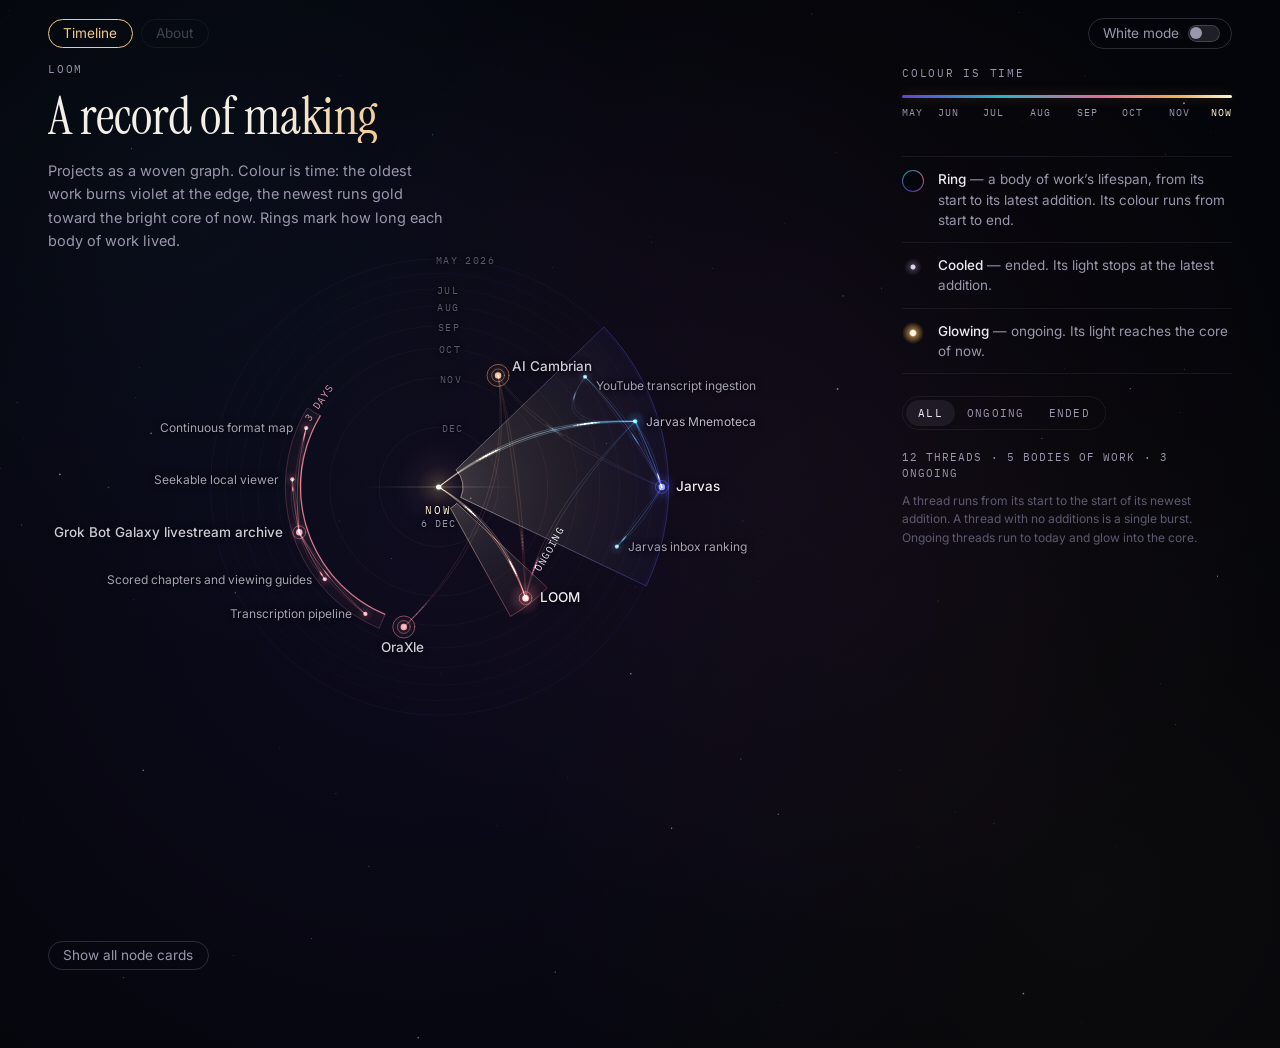
==== commit f7d0a0ab: "Replace the mycelium homepage with the radial time graph. Colour encodes age, rings follow each body" ====
--- a/public/index.html
+++ b/public/index.html
@@ -3,7 +3,7 @@
 <head>
   <meta charset="utf-8" />
   <meta name="viewport" content="width=device-width, initial-scale=1" />
-  <title>loom — temporal weave</title>
+  <title>loom — a record of making</title>
   <script>
     (function () {
       try {
@@ -16,30 +16,69 @@
   <link rel="stylesheet" href="./styles.css" />
 </head>
 <body>
-  <div class="void" aria-hidden="true"></div>
-  <nav class="tabs" aria-label="Sections">
-    <button class="tab active" data-tab="timeline" type="button">Timeline</button>
-    <button class="tab" data-tab="about" type="button" disabled title="Later">About</button>
-    <button type="button" id="look-toggle" class="look-toggle" aria-pressed="false" aria-label="White mode">
-      <span class="look-toggle-label">White mode</span>
-      <span class="look-toggle-track" aria-hidden="true"><span class="look-toggle-knob"></span></span>
-    </button>
-  </nav>
-  <header>
-    <p class="eyebrow">LOOM // TEMPORAL WEAVE</p>
-    <h1>A record of making</h1>
-    <p class="intro">Projects, experiments, and the tools that shape them—arranged as an evolving map.</p>
-    <p class="lede">Each project grows as its own colony; bright tips are recent growth, dim tissue is older.</p>
-  </header>
-  <main>
-    <svg id="graph" class="graph" role="img" aria-label="Temporal project graph"></svg>
-    <button type="button" id="cards-toggle" class="cards-toggle" aria-pressed="false" aria-controls="cards">Show all node cards</button>
-    <section id="cards" class="cards" aria-live="polite"></section>
-    <section id="about" class="panel hidden">
-      <p>Personal presentation tab — placeholder for later.</p>
-    </section>
-  </main>
-  <script src="./organic-net.js"></script>
+  <canvas id="space" aria-hidden="true"></canvas>
+  <div class="page">
+    <nav class="tabs" aria-label="Sections">
+      <button class="tab active" data-tab="timeline" type="button">Timeline</button>
+      <button class="tab" data-tab="about" type="button" disabled title="Later">About</button>
+      <button type="button" id="look-toggle" class="look-toggle" aria-pressed="false" aria-label="White mode">
+        <span class="look-toggle-label">White mode</span>
+        <span class="look-toggle-track" aria-hidden="true"><span class="look-toggle-knob"></span></span>
+      </button>
+    </nav>
+    <main>
+      <div class="graph-field" id="graph-field">
+        <div class="layout">
+          <section class="loom" aria-label="Project graph">
+            <header class="masthead">
+              <p class="eyebrow">Loom</p>
+              <h1>A record of making</h1>
+              <p class="intro">Projects as a woven graph. Colour is time: the oldest work burns violet at the edge, the newest runs gold toward the bright core of now. Rings mark how long each body of work lived.</p>
+            </header>
+            <div class="stage" id="stage">
+              <canvas id="graph" role="img" aria-label="Projects as a graph, coloured by time. Older work sits further from the centre."></canvas>
+              <div class="labels" id="labels"></div>
+            </div>
+          </section>
+          <aside class="side" id="side">
+            <div class="side-idle" id="idle">
+              <p class="side-label">Colour is time</p>
+              <div class="ramp" id="ramp"><div class="ramp-bar"></div><div class="ramp-ticks" id="ramp-ticks"></div></div>
+              <ul class="key">
+                <li><span class="k k-ring"></span><span><b>Ring</b> — a body of work’s lifespan, from its start to its latest addition. Its colour runs from start to end.</span></li>
+                <li><span class="k k-ended"></span><span><b>Cooled</b> — ended. Its light stops at the latest addition.</span></li>
+                <li><span class="k k-live"></span><span><b>Glowing</b> — ongoing. Its light reaches the core of now.</span></li>
+              </ul>
+              <div class="filter" id="filter" role="group" aria-label="Show">
+                <button type="button" data-f="all" class="on" aria-pressed="true">All</button>
+                <button type="button" data-f="ongoing" aria-pressed="false">Ongoing</button>
+                <button type="button" data-f="ended" aria-pressed="false">Ended</button>
+              </div>
+              <p class="side-meta" id="meta"></p>
+              <p class="side-note" id="note"></p>
+            </div>
+            <article class="detail" id="detail" hidden aria-live="polite">
+              <button class="detail-close" id="close" type="button" aria-label="Close">×</button>
+              <p class="detail-eyebrow"><span class="status" id="c-status"></span><span id="c-kind"></span></p>
+              <h2 class="detail-title" id="c-title"></h2>
+              <p class="detail-date" id="c-date"></p>
+              <div class="life" id="c-life"><div class="life-bar"><span class="life-span" id="c-span"></span></div><div class="life-ends"><span id="c-l0"></span><span id="c-l1"></span></div></div>
+              <div class="detail-body" id="c-body"></div>
+              <dl class="detail-facts" id="c-facts"></dl>
+            </article>
+          </aside>
+        </div>
+      </div>
+      <div class="record" id="record">
+        <button type="button" id="cards-toggle" class="cards-toggle" aria-pressed="false" aria-controls="cards">Show all node cards</button>
+        <section id="cards" class="cards" aria-live="polite"></section>
+        <section id="about" class="panel hidden">
+          <p>Personal presentation tab — placeholder for later.</p>
+        </section>
+      </div>
+    </main>
+  </div>
+  <script src="./graph.js"></script>
   <script src="./app.js"></script>
 </body>
 </html>
--- a/public/styles.css
+++ b/public/styles.css
@@ -1,134 +1,79 @@
-/* ── Shared structure ─────────────────────────────────────────── */
-* { box-sizing: border-box; }
-
-html {
-  --bg: #03040a;
-  --spine: #5cf6ff;
-  --branch: #c77dff;
-  --node: #ff4fd8;
-  --text: #e8f0ff;
-  --muted: #8090b8;
-  --panel: rgba(10, 14, 28, 0.92);
-  --border: rgba(199, 125, 255, 0.28);
-  --accent: #5cf6ff;
+@font-face { font-family: "Instrument Serif"; src: url("fonts/InstrumentSerif-Regular.ttf") format("truetype"); font-weight: 400; font-style: normal; font-display: swap; }
+@font-face { font-family: "Instrument Serif"; src: url("fonts/InstrumentSerif-Italic.ttf") format("truetype"); font-weight: 400; font-style: italic; font-display: swap; }
+@font-face { font-family: "Inter"; src: url("fonts/Inter-Variable.ttf") format("truetype"); font-weight: 100 900; font-display: swap; }
+@font-face { font-family: "Plex Mono"; src: url("fonts/IBMPlexMono-Regular.ttf") format("truetype"); font-weight: 400; font-display: swap; }
+
+:root {
+  color-scheme: dark;
+  --bg: #04050a;
+  --ink: #eeeaf4;
+  --muted: #9a96ab;
+  --faint: #5d5a70;
+  --rule: rgba(220, 215, 255, 0.08);
+  --serif: "Instrument Serif", Georgia, serif;
+  --sans: "Inter", system-ui, sans-serif;
+  --mono: "Plex Mono", ui-monospace, Menlo, monospace;
+  --ramp: linear-gradient(90deg, #5c46d6, #2ab2c8 30%, #e2689c 60%, #f2b056 84%, #fff3d6);
+  --text: #eeeaf4;
+  --chrome-muted: #9a96ab;
+  --panel: rgba(12, 14, 24, 0.72);
+  --border: rgba(220, 215, 255, 0.16);
+  --accent: #f2c98a;
+  --branch: #e7b8cc;
   --radius: 12px;
   --tag-radius: 999px;
-  --font: "Segoe UI", system-ui, sans-serif;
-  --font-mono: ui-monospace, "SF Mono", Menlo, Consolas, monospace;
-  --shadow: 0 0 24px rgba(255, 79, 216, 0.07);
-  --glow-text: 0 0 20px rgba(92, 246, 255, 0.4), 0 0 40px rgba(255, 79, 216, 0.25);
-  --void-a: rgba(92, 246, 255, 0.08);
-  --void-b: rgba(199, 125, 255, 0.06);
-  --void-size: 48px;
-  --void-opacity: 0.22;
-  --grain-opacity: 0.04;
-  --card-active-border: rgba(92, 246, 255, 0.65);
-  --card-active-shadow: 0 0 28px rgba(92, 246, 255, 0.18);
-  --tab-border: rgba(92, 246, 255, 0.25);
-  --edge-width: 2;
-  font-family: var(--font);
-}
-
+  --tab-border: rgba(220, 215, 255, 0.18);
+  --card-active-border: rgba(242, 201, 138, 0.7);
+  --card-active-shadow: 0 0 24px rgba(242, 176, 86, 0.16);
+}
+
+* { box-sizing: border-box; }
+[hidden] { display: none !important; }
+html, body { margin: 0; background: var(--bg); color: var(--text); }
 body {
-  margin: 0;
+  font-family: var(--sans);
+  font-size: 15px;
+  line-height: 1.5;
+  -webkit-font-smoothing: antialiased;
   min-height: 100vh;
-  color: var(--text);
-  background: var(--bg);
-  font-family: var(--font);
-  transition: background 0.25s ease, color 0.2s ease;
-}
-
-.void {
+}
+
+#space {
   position: fixed;
-  inset: 0;
+  inset: 0 auto auto 0;
+  width: 100%;
+  z-index: 0;
   pointer-events: none;
-  overflow: hidden;
-  z-index: 0;
-}
-/* Grid / paper hatch — opacity via --void-opacity so grain stays independent */
-.void::before {
-  content: "";
-  position: absolute;
-  inset: 0;
-  opacity: var(--void-opacity, 0.22);
-  background:
-    repeating-linear-gradient(0deg, transparent, transparent calc(var(--void-size) - 1px), var(--void-a) var(--void-size)),
-    repeating-linear-gradient(90deg, transparent, transparent calc(var(--void-size) - 1px), var(--void-b) var(--void-size));
-  transition: opacity 0.25s ease;
-}
-/* Cheap film grain: one static tiled SVG noise + CSS steps() translate (no canvas/WebGL/rAF) */
-.void::after {
-  content: "";
-  position: absolute;
-  top: -30%;
-  left: -30%;
-  width: 160%;
-  height: 160%;
-  pointer-events: none;
-  opacity: var(--grain-opacity, 0.045);
-  background-image: url("data:image/svg+xml,%3Csvg xmlns='http://www.w3.org/2000/svg' viewBox='0 0 160 160'%3E%3Cfilter id='n'%3E%3CfeTurbulence type='fractalNoise' baseFrequency='0.85' numOctaves='4' stitchTiles='stitch'/%3E%3C/filter%3E%3Crect width='100%25' height='100%25' filter='url(%23n)'/%3E%3C/svg%3E");
-  background-size: 160px 160px;
-  background-repeat: repeat;
-  animation: void-grain 0.9s steps(4) infinite;
-  /* Dark substrate: invert the noise so flecks read as light grain. */
-  filter: invert(1);
-}
-@keyframes void-grain {
-  0% { transform: translate(0, 0); }
-  25% { transform: translate(-2.2%, 1.4%); }
-  50% { transform: translate(1.6%, -2.8%); }
-  75% { transform: translate(-1.1%, 2.1%); }
-  100% { transform: translate(0, 0); }
-}
-@media (prefers-reduced-motion: reduce) {
-  .void::after {
-    animation: none;
-    /* keep a faint static texture; no motion */
-  }
-}
-
-.tabs, header, main {
-  position: relative;
-  max-width: 960px;
-  margin: 0 auto;
-  padding: 1rem 1.25rem;
-}
-
-.tabs { display: flex; gap: 0.5rem; align-items: center; flex-wrap: wrap; padding-top: 1.25rem; }
-
-.tab {
+}
+.page { position: relative; z-index: 1; max-width: 1400px; margin: 0 auto; padding: 18px 48px 64px; }
+
+.tabs { display: flex; gap: 0.5rem; align-items: center; flex-wrap: wrap; padding: 0 0 8px; }
+.tab, .cards-toggle, .look-toggle {
   background: transparent;
-  color: var(--muted);
+  color: var(--chrome-muted);
   border: 1px solid var(--tab-border);
   border-radius: var(--tag-radius);
   padding: 0.35rem 0.9rem;
   cursor: pointer;
   font-family: inherit;
-  font-size: 0.9rem;
-}
-.tab.active {
+  font-size: 0.85rem;
+}
+.tab.active, .cards-toggle[aria-pressed="true"] {
   color: var(--accent);
   border-color: var(--accent);
-  box-shadow: var(--shadow);
 }
 .tab:disabled { opacity: 0.4; cursor: not-allowed; }
-
+.tab:hover, .cards-toggle:hover, .look-toggle:hover { color: var(--text); }
 .look-toggle {
   margin-left: auto;
   display: inline-flex;
   align-items: center;
   gap: 0.55rem;
-  background: transparent;
-  color: var(--muted);
-  border: 1px solid var(--tab-border);
-  border-radius: var(--tag-radius);
   padding: 0.35rem 0.7rem 0.35rem 0.9rem;
-  cursor: pointer;
-  font-family: inherit;
-  font-size: 0.9rem;
-}
-.look-toggle:hover { color: var(--text); border-color: var(--accent); }
-.look-toggle:focus-visible {
+}
+.look-toggle:focus-visible, .tab:focus-visible, .cards-toggle:focus-visible,
+.filter button:focus-visible, .lab:focus-visible, .detail-facts button:focus-visible,
+.detail-close:focus-visible, .card:focus-visible {
   outline: 2px solid var(--accent);
   outline-offset: 2px;
 }
@@ -139,7 +84,7 @@
   border: 1px solid var(--tab-border);
   position: relative;
   flex: 0 0 auto;
-  background: color-mix(in srgb, var(--muted) 18%, transparent);
+  background: color-mix(in srgb, var(--chrome-muted) 18%, transparent);
 }
 .look-toggle-knob {
   position: absolute;
@@ -148,101 +93,203 @@
   width: 0.78rem;
   height: 0.78rem;
   border-radius: 50%;
-  background: var(--muted);
+  background: var(--chrome-muted);
   transition: transform 0.15s ease, background 0.15s ease;
 }
-html[data-look="white"] .look-toggle-knob {
-  transform: translateX(0.92rem);
-  background: var(--bg);
-}
-html[data-look="white"] .look-toggle-track {
-  background: var(--accent);
-  border-color: var(--accent);
-}
-@media (prefers-reduced-motion: reduce) {
-  .look-toggle-knob { transition: none; }
-}
-
-.eyebrow {
-  letter-spacing: 0.28em;
-  font-size: 0.68rem;
-  color: var(--accent);
-  margin: 0 0 0.4rem;
+html[data-look="white"] .look-toggle-knob { transform: translateX(0.92rem); background: #fff; }
+html[data-look="white"] .look-toggle-track { background: var(--accent); border-color: var(--accent); }
+
+.layout { display: grid; grid-template-columns: minmax(0, 1fr) 330px; gap: 40px; align-items: start; }
+.loom { position: relative; }
+.masthead { position: absolute; top: 4px; left: 0; z-index: 2; max-width: 400px; pointer-events: none; }
+.eyebrow, .side-label {
+  font-family: var(--mono);
+  font-size: 11px;
+  letter-spacing: 0.16em;
+  text-transform: uppercase;
+  color: var(--muted);
+  margin: 0 0 14px;
 }
 h1 {
-  margin: 0;
-  font-size: clamp(1.7rem, 4vw, 2.5rem);
-  text-shadow: var(--glow-text);
-}
-.intro {
-  margin: 0.4rem 0 0.2rem;
-  max-width: 34rem;
+  font-family: var(--serif);
+  font-weight: 400;
+  font-size: 52px;
+  line-height: 1;
+  letter-spacing: -0.01em;
+  margin: 0 0 16px;
+  background: linear-gradient(90deg, #f4efe6 0%, #f4efe6 55%, #f2c98a 85%, #e99ab9 100%);
+  -webkit-background-clip: text;
+  background-clip: text;
+  color: transparent;
+}
+.intro { color: var(--muted); font-size: 14.5px; line-height: 1.6; margin: 0; max-width: 34rem; }
+
+.stage { position: relative; }
+#graph { display: block; width: 100%; height: auto; }
+.labels { position: absolute; inset: 0; pointer-events: none; }
+.lab {
+  position: absolute;
+  white-space: nowrap;
+  pointer-events: auto;
+  cursor: pointer;
+  font-family: var(--sans);
+  font-size: 13.5px;
+  font-weight: 500;
+  color: var(--ink);
+  line-height: 17px;
+  text-align: left;
+  background: none;
+  border: 0;
+  padding: 0;
+  text-shadow: 0 0 6px #04050a, 0 0 2px #04050a;
+  -webkit-tap-highlight-color: transparent;
+}
+.lab.branch { font-size: 12px; font-weight: 400; color: #bdb8cc; line-height: 15px; }
+.lab.ended { color: #cfcad8; }
+.lab.branch.ended { color: #a7a2b6; }
+.lab.sel { color: #fff; }
+.lab.month {
+  font-family: var(--mono);
+  font-size: 10px;
+  letter-spacing: 0.14em;
+  text-transform: uppercase;
+  color: var(--faint);
+  pointer-events: none;
+  font-weight: 400;
+}
+.lab.now {
+  font-family: var(--mono);
+  font-size: 10.5px;
+  letter-spacing: 0.2em;
+  color: #fff3d6;
+  transform: translateX(-50%);
+  text-align: center;
+  pointer-events: none;
+  font-weight: 400;
+  line-height: 14px;
+}
+.lab.now span { display: block; color: var(--muted); letter-spacing: 0.12em; font-size: 9.5px; }
+
+.side { position: sticky; top: 24px; padding-top: 8px; color: var(--ink); }
+.ramp { position: relative; margin: 2px 0 34px; }
+.ramp-bar { height: 3px; border-radius: 2px; background: var(--ramp); box-shadow: 0 0 12px rgba(242, 176, 86, 0.25); }
+.ramp-ticks { position: relative; height: 16px; margin-top: 8px; }
+.ramp-ticks span {
+  position: absolute;
+  transform: translateX(-50%);
+  font-family: var(--mono);
+  font-size: 9.5px;
+  letter-spacing: 0.1em;
+  text-transform: uppercase;
   color: var(--muted);
-  font-size: 0.82rem;
-  font-weight: 400;
-  line-height: 1.4;
-}
-.lede { color: var(--muted); max-width: 40rem; }
-
-
-.graph {
-  width: 100%;
-  height: auto;
-  max-height: min(560px, 70vh);
-  display: block;
-  overflow: visible;
-}
-.graph[data-orient="vertical"] {
-  max-height: none;
-  max-width: 100%;
-}
-.cards-toggle {
-  margin-top: 0.85rem;
-  background: transparent;
+}
+.ramp-ticks span:first-child { transform: none; }
+.ramp-ticks span.now { transform: translateX(-100%); color: #fff3d6; }
+.key { list-style: none; padding: 0; margin: 0 0 22px; border-top: 1px solid var(--rule); }
+.key li { display: flex; gap: 14px; padding: 12px 0; border-bottom: 1px solid var(--rule); font-size: 13.5px; color: var(--muted); line-height: 1.5; }
+.key b { color: var(--ink); font-weight: 500; }
+.k { flex: none; width: 22px; height: 22px; margin-top: 1px; border-radius: 50%; }
+.k-ring { border: 1px solid transparent; background: linear-gradient(#04050a, #04050a) padding-box, conic-gradient(from 200deg, #5c46d6, #2ab2c8, #e2689c, #5c46d6) border-box; opacity: 0.8; }
+.k-ended { background: radial-gradient(circle, #d9d3e3 0 2px, rgba(170, 160, 200, 0.25) 3px, transparent 9px); }
+.k-live { background: radial-gradient(circle, #fff7e6 0 2.5px, rgba(242, 176, 86, 0.55) 4px, transparent 11px); }
+.filter { display: inline-flex; border: 1px solid var(--rule); border-radius: 999px; padding: 3px; margin: 0 0 20px; }
+.filter button {
+  font-family: var(--mono);
+  font-size: 10.5px;
+  letter-spacing: 0.12em;
+  text-transform: uppercase;
   color: var(--muted);
-  border: 1px solid var(--tab-border);
-  border-radius: var(--tag-radius);
-  padding: 0.35rem 0.9rem;
-  cursor: pointer;
-  font-family: inherit;
-  font-size: 0.9rem;
-}
-.cards-toggle:hover { color: var(--text); border-color: var(--accent); }
-.cards-toggle[aria-pressed="true"] {
-  color: var(--accent);
-  border-color: var(--accent);
-}
-
-.cards { display: grid; gap: 0.75rem; margin-top: 0.5rem; }
-.card[hidden] { display: none; }
-
+  background: none;
+  border: 0;
+  padding: 6px 12px;
+  border-radius: 999px;
+  cursor: pointer;
+}
+.filter button.on { color: var(--ink); background: rgba(220, 215, 255, 0.08); }
+.side-meta { font-family: var(--mono); font-size: 10.5px; letter-spacing: 0.1em; color: var(--muted); text-transform: uppercase; margin: 0 0 10px; }
+.side-note { font-size: 12px; line-height: 1.55; color: var(--faint); margin: 0; }
+
+.detail { position: relative; display: flex; flex-direction: column; max-height: calc(100vh - 60px); animation: detail-in 200ms ease-out both; color: var(--ink); }
+@keyframes detail-in { from { opacity: 0; transform: translateY(4px); } to { opacity: 1; transform: none; } }
+.detail-eyebrow { display: flex; align-items: center; gap: 12px; font-family: var(--mono); font-size: 10.5px; letter-spacing: 0.14em; text-transform: uppercase; color: var(--muted); margin: 0 0 14px; }
+.status { padding: 3px 9px 3px 20px; border-radius: 999px; border: 1px solid rgba(220, 215, 255, 0.14); position: relative; color: var(--ink); }
+.status::before { content: ""; position: absolute; left: 8px; top: 50%; width: 6px; height: 6px; margin-top: -3px; border-radius: 50%; background: var(--c, #fff3d6); }
+.status.live::before { box-shadow: 0 0 8px var(--c, #fff3d6); animation: pulse 2.4s ease-in-out infinite; }
+.status.ended::before { background: transparent; border: 1px solid var(--c, #fff3d6); width: 5px; height: 5px; }
+@keyframes pulse { 50% { opacity: 0.55; } }
+.detail-title { font-family: var(--serif); font-weight: 400; font-size: 40px; line-height: 1.05; margin: 0 0 10px; color: var(--ink); }
+.detail-date { font-family: var(--mono); font-size: 11.5px; color: var(--ink); letter-spacing: 0.03em; margin: 0 0 14px; }
+.life { margin: 0 0 20px; }
+.life-bar { position: relative; height: 3px; border-radius: 2px; background: var(--ramp); }
+.life-bar::after { content: ""; position: absolute; inset: 0; background: rgba(4, 5, 10, 0.78); border-radius: 2px; }
+.life-span { position: absolute; top: -1px; height: 5px; border-radius: 3px; z-index: 1; box-shadow: 0 0 8px rgba(255, 220, 170, 0.25); }
+.life-ends { display: flex; justify-content: space-between; margin-top: 6px; font-family: var(--mono); font-size: 9.5px; letter-spacing: 0.12em; color: var(--faint); }
+.detail-body {
+  white-space: pre-line;
+  font-size: 14px;
+  line-height: 1.62;
+  color: #d4d0de;
+  flex: 1 1 auto;
+  min-height: 0;
+  overflow: auto;
+  padding-right: 6px;
+  scrollbar-width: thin;
+  scrollbar-color: var(--faint) transparent;
+  overflow-wrap: anywhere;
+}
+.detail-body a { color: var(--ink); text-decoration: none; border-bottom: 1px solid var(--faint); }
+.detail-facts { margin: 20px 0 0; padding: 0; border-top: 1px solid var(--rule); font-size: 13px; }
+.detail-facts div { display: grid; grid-template-columns: 92px 1fr; gap: 12px; padding: 10px 0; border-bottom: 1px solid var(--rule); }
+.detail-facts dt { font-family: var(--mono); font-size: 10px; letter-spacing: 0.12em; text-transform: uppercase; color: var(--muted); padding-top: 2px; }
+.detail-facts dd { margin: 0; color: var(--ink); }
+.detail-facts .tags { font-family: var(--mono); font-size: 11px; color: var(--muted); }
+.detail-facts button {
+  font: inherit;
+  color: var(--ink);
+  background: none;
+  border: 0;
+  border-bottom: 1px solid var(--c, var(--faint));
+  padding: 0;
+  cursor: pointer;
+}
+.detail-close {
+  position: absolute;
+  top: -6px;
+  right: -6px;
+  width: 32px;
+  height: 32px;
+  background: none;
+  border: 0;
+  color: var(--muted);
+  font-size: 22px;
+  cursor: pointer;
+  display: none;
+}
+.detail.pinned .detail-close { display: block; }
+
+.record { margin-top: 1.5rem; }
+.cards-toggle { margin: 0 0 0.85rem; }
+.cards { display: grid; gap: 0.75rem; }
 .card {
   background: var(--panel);
   border: 1px solid var(--border);
   border-radius: var(--radius);
   padding: 0.9rem 1rem;
-  box-shadow: var(--shadow);
-  cursor: pointer;
-  transition: border-color 0.15s ease, box-shadow 0.15s ease;
-}
-.card h2 { margin: 0 0 0.35rem; font-size: 1.05rem; }
-.card .meta { color: var(--accent); font-size: 0.8rem; margin-bottom: 0.35rem; }
-.card p { margin: 0; color: var(--muted); line-height: 1.45; }
+  cursor: pointer;
+}
+.card h2 { margin: 0 0 0.35rem; font-size: 1.05rem; font-family: var(--sans); font-weight: 560; color: var(--text); background: none; -webkit-text-fill-color: currentColor; }
+.card .meta { color: var(--accent); font-size: 0.8rem; margin-bottom: 0.35rem; font-family: var(--mono); }
+.card p { margin: 0; color: var(--chrome-muted); line-height: 1.45; white-space: pre-line; }
 .card p a {
   color: var(--branch);
-  text-decoration-color: color-mix(in srgb, var(--branch) 55%, transparent);
   text-underline-offset: 0.16em;
   overflow-wrap: anywhere;
 }
-.card p a:hover { color: var(--accent); }
-.card .fork { color: var(--branch); font-size: 0.72rem; margin-bottom: 0.25rem; }
-.card.active {
-  border-color: var(--card-active-border);
-  box-shadow: var(--card-active-shadow);
-}
-
+.card .fork, .connection { color: var(--branch); font-size: 0.72rem; margin: 0.15rem 0; }
+.card.active { border-color: var(--card-active-border); box-shadow: var(--card-active-shadow); }
 .tags { margin-top: 0.55rem; display: flex; flex-wrap: wrap; gap: 0.3rem; }
 .tag {
+  font-family: var(--mono);
   font-size: 0.65rem;
   text-transform: uppercase;
   letter-spacing: 0.04em;
@@ -251,317 +298,72 @@
   padding: 0.12rem 0.4rem;
   border-radius: var(--tag-radius);
 }
-
-.panel.hidden, .hidden { display: none; }
-.graph .node { cursor: pointer; }
-.graph .node .orb { transition: r 0.15s ease, fill 0.15s ease; }
-.graph .node:hover .orb,
-.graph .node.active .orb { fill: var(--accent); }
-.graph .node.active .orb { stroke: var(--node); stroke-width: 2.5; }
-.graph .node text { fill: var(--text); font-family: inherit; }
-.graph .edge { fill: none; stroke: var(--branch); stroke-width: var(--edge-width); }
-.graph .edge.adhoc-connection {
-  fill: none;
-  stroke: var(--spine);
-  stroke-width: 0.8;
-  stroke-opacity: 0.62;
-  stroke-linecap: round;
-  stroke-dasharray: 1 4;
-  pointer-events: none;
-}
-.graph .edge.main-filament {
-  fill: none;
-  stroke: var(--branch);
-  stroke-width: 0.75;
-  stroke-opacity: 0.22;
-  pointer-events: none;
-}
-.graph .main-spore {
-  fill: var(--spine);
-  fill-opacity: 0.3;
-  pointer-events: none;
-}
-.graph .spine-line { stroke-width: 3; }
-.graph .spine-arrow { fill: var(--spine); stroke: none; }
-.graph .tick {
-  stroke: var(--spine);
-  stroke-width: 1.5;
-  opacity: 0.85;
-}
-.graph .tick-label {
-  fill: var(--muted);
-  font-family: var(--font-mono);
-  font-size: 9px;
-  letter-spacing: 0.04em;
-}
-.graph .axis-caption {
-  fill: var(--muted);
-  font-family: var(--font-mono);
-  font-size: 9px;
-  letter-spacing: 0.22em;
-  text-transform: uppercase;
-  opacity: 0.85;
-}
-
-/* Spores — deep blue substrate, lime capillary hyphae, hyphal-tip nodes.
-   Ribbon forks: soft sheath and a quieter middle layer. */
-
-html[data-skin="spores"] .graph .edge.mold-sheath {
-  stroke-width: 6.2;
-  stroke-opacity: 0.28;
-  fill: none;
-  stroke-linecap: round;
-}
-html[data-skin="spores"] .graph .edge.mold-mid {
-  stroke-width: 3;
-  stroke-opacity: 0.5;
-  fill: none;
-  stroke-linecap: round;
-}
-html[data-skin="spores"] .graph .edge.mold-core {
-  stroke-width: 1.35;
-  fill: none;
-}
-html[data-skin="spores"] .graph .edge.mold-whisker {
-  stroke-width: 0.9;
-  stroke-opacity: 0.28;
-  fill: none;
-  stroke-linecap: round;
-  pointer-events: none;
-}
-html[data-skin="spores"] .graph .edge.mold-anas {
-  stroke-width: 1;
-  stroke-opacity: 0.22;
-  fill: none;
-  stroke-linecap: round;
-  pointer-events: none;
-}
-html[data-skin="spores"] .graph .edge.mold-field {
-  stroke-width: 1.05;
-  stroke-opacity: 0.22;
-  fill: none;
-  stroke-linecap: round;
-  pointer-events: none;
-}
-.graph .field-spore {
-  fill: var(--branch);
-  fill-opacity: 0.3;
-  pointer-events: none;
-}
-
-/* Soft halo / lobe / tip pieces stay clickable via parent .node */
-.graph .orb-halo {
-  fill: color-mix(in srgb, var(--node) 35%, transparent);
-  stroke: none;
-  pointer-events: none;
-}
-.graph .orb-lobe {
-  opacity: 0.85;
-}
-.graph .orb-tip {
-  fill: none;
-  stroke: var(--node);
-  stroke-width: 2.2;
-  stroke-linecap: round;
-  pointer-events: none;
-}
-.graph .node:hover .orb-halo,
-.graph .node.active .orb-halo {
-  fill: color-mix(in srgb, var(--accent) 40%, transparent);
-}
-.graph .node:hover .orb-tip,
-.graph .node.active .orb-tip {
-  stroke: var(--accent);
-}
-
-html[data-skin="spores"] {
-  --bg: #020818;
-  --spine: #38bdf8;
-  --branch: #a3e635;
-  --node: #bef264;
-  --text: #e0f2fe;
-  --muted: #64748b;
-  --panel: rgba(4, 12, 32, 0.94);
-  --border: rgba(163, 230, 53, 0.28);
-  --accent: #84cc16;
-  --radius: 10px;
-  --tag-radius: 999px;
-  --font: "Segoe UI", system-ui, sans-serif;
-  --shadow: 0 0 26px rgba(163, 230, 53, 0.1);
-  --glow-text: 0 0 18px rgba(56, 189, 248, 0.35), 0 0 40px rgba(163, 230, 53, 0.2);
-  --void-a: rgba(56, 189, 248, 0.06);
-  --void-b: rgba(163, 230, 53, 0.04);
-  --void-size: 40px;
-  --void-opacity: 0.2;
-  --grain-opacity: 0.05;
-  --card-active-border: rgba(163, 230, 53, 0.7);
-  --card-active-shadow: 0 0 28px rgba(56, 189, 248, 0.18);
-  --tab-border: rgba(56, 189, 248, 0.28);
-  --edge-width: 1.6;
-}
-html[data-skin="spores"] body {
-  background:
-    radial-gradient(720px 440px at 55% -12%, #0a2040 0%, transparent 55%),
-    radial-gradient(480px 300px at 10% 60%, #061428 0%, transparent 50%),
-    var(--bg);
-}
-html[data-skin="spores"] .graph .orb {
-  fill: var(--node);
-  stroke: color-mix(in srgb, var(--branch) 60%, transparent);
-  stroke-width: 1.1;
-}
-/* Keep the hub's translucent support layers distinct from its gradient core. */
-html[data-skin="spores"] .graph .orb-halo {
-  fill: color-mix(in srgb, var(--node) 30%, transparent);
-  stroke: none;
-}
-html[data-skin="spores"] .graph .orb-mid {
-  fill: color-mix(in srgb, var(--node) 52%, transparent);
-  stroke: none;
-}
-html[data-skin="spores"] .graph .orb-tip {
-  stroke: var(--node);
-  stroke-width: 2;
-}
-html[data-skin="spores"] .graph .edge.mold-core { stroke-width: 1.15; }
-html[data-skin="spores"] .graph .edge.mold-sheath {
-  stroke-width: 5.8;
-  stroke-opacity: 0.3;
-}
-html[data-skin="spores"] .graph .spine-line { stroke-width: 2.2; opacity: 0.42; }
-html[data-skin="spores"] .graph .tick { opacity: 0.48; }
-html[data-skin="spores"] .graph .tick-label,
-html[data-skin="spores"] .graph .axis-caption { opacity: 0.62; }
-html[data-skin="spores"] .tag {
-  color: var(--branch);
-  border-color: color-mix(in srgb, var(--branch) 45%, transparent);
-}
-
-html[data-fork-style="ribbon"] .graph .edge.mold-sheath {
-  stroke-width: 4.2;
-  stroke-opacity: 0.22;
-}
-html[data-fork-style="ribbon"] .graph .edge.mold-mid {
-  stroke-width: 2.1;
-  stroke-opacity: 0.42;
-}
-
-/* Filled organic ribbons; main links are steady, child forks taper. */
-.graph .edge.mold-ribbon {
-  stroke: none;
-  pointer-events: none;
-}
-.graph .edge.mold-ribbon-outer {
-  fill: var(--branch);
-  fill-opacity: 0.28;
-}
-.graph .edge.mold-ribbon-inner {
-  fill: var(--branch);
-  fill-opacity: 0.9;
-}
-.graph .orb-mid {
-  fill: color-mix(in srgb, var(--node) 58%, transparent);
-  stroke: none;
-  pointer-events: none;
-}
-.graph .node.hub .orb-halo,
-.graph .node.hub .orb-mid,
-.graph .node.active.hub .orb-halo,
-.graph .node.active.hub .orb-mid,
-.graph .node:hover.hub .orb-halo,
-.graph .node:hover.hub .orb-mid {
-  stroke: none;
-}
-
-/* SVG theming via CSS variables */
-.graph .orb { fill: var(--node); stroke: var(--text); stroke-width: 1.5; stroke-linejoin: round; }
-.graph .anchor { fill: var(--spine); }
-.graph .edge { stroke: var(--branch); stroke-width: var(--edge-width); }
-.graph .node text { fill: var(--text); font-family: inherit; font-size: 11px; }
-.graph .node text.node-label-child { font-size: 12.5px; font-weight: 500; }
-.graph .node text.node-label-root { font-size: 16px; font-weight: 650; letter-spacing: 0.01em; }
-.graph .node:hover .orb,
-.graph .node.active .orb { fill: var(--accent); }
-.graph .node.active .orb { stroke: var(--node); stroke-width: 2.5; }
-
-html[data-skin="spores"] .graph .edge { stroke: var(--branch); }
-
-.connection {
-  color: var(--branch);
-  font-size: 0.72rem;
-  margin: 0.15rem 0;
-}
-
-/* White mode — same Spores nodes and Ribbon forks on a white ground.
-   Rules sit last so they win ties with the Spores / Ribbon stroke opacities. */
+.panel { color: var(--chrome-muted); max-width: 40rem; }
+.hidden { display: none; }
+
+/* White mode lightens the nav, cards, and about panel.
+   The radial field stays dark: the ramp is drawn for that ground. */
 html[data-look="white"] {
-  --bg: #ffffff;
-  --spine: #0c4a6e;
-  --branch: #3f6212;
-  --node: #365314;
+  color-scheme: light;
   --text: #1c1917;
-  --muted: #44403c;
+  --chrome-muted: #44403c;
   --panel: #ffffff;
   --border: rgba(28, 25, 23, 0.16);
   --accent: #3f6212;
-  --shadow: 0 1px 2px rgba(28, 25, 23, 0.06);
-  --glow-text: none;
-  --void-a: rgba(28, 25, 23, 0.07);
-  --void-b: rgba(28, 25, 23, 0.05);
-  --void-size: 40px;
-  --void-opacity: 0.55;
-  --grain-opacity: 0.045;
+  --branch: #3f6212;
+  --tab-border: rgba(28, 25, 23, 0.22);
   --card-active-border: rgba(63, 98, 18, 0.85);
   --card-active-shadow: 0 0 0 1px rgba(63, 98, 18, 0.35);
-  --tab-border: rgba(28, 25, 23, 0.22);
-  --edge-width: 1.6;
-  background: #ffffff;
-}
-html[data-look="white"] body {
-  background: #ffffff;
-}
-html[data-look="white"] .void::after {
-  filter: none;
-}
-html[data-look="white"] .look-toggle {
-  color: var(--text);
-  border-color: var(--border);
-}
-html[data-look="white"] .graph .orb,
-html[data-look="white"] .graph .orb-tip,
-html[data-look="white"] .graph .edge {
-  filter: none;
-}
-html[data-look="white"] .graph .edge.mold-sheath {
-  stroke-opacity: 0.55;
-}
-html[data-look="white"] .graph .edge.mold-mid {
-  stroke-opacity: 0.72;
-}
-html[data-look="white"] .graph .edge.mold-whisker,
-html[data-look="white"] .graph .edge.mold-anas {
-  stroke-opacity: 0.7;
-}
-html[data-look="white"] .graph .edge.mold-ribbon-outer {
-  fill-opacity: 0.4;
-}
-html[data-look="white"] .graph .edge.mold-ribbon-inner {
-  fill-opacity: 0.95;
-}
-html[data-look="white"] .graph .orb-halo {
-  fill: color-mix(in srgb, var(--node) 28%, transparent);
-}
-
-/* Mycelium graph (organic-net.js): the default view. */
-.graph[data-layout="organic"] .on-node { cursor: pointer; }
-.graph[data-layout="organic"] .on-label { fill: var(--text); }
-.graph[data-layout="organic"] .on-node:hover .on-label,
-.graph[data-layout="organic"] .on-node.active .on-label { fill: #ffffff; }
-.graph[data-layout="organic"] .on-node:focus { outline: none; }
-.graph[data-layout="organic"] .on-node:focus-visible .on-label { text-decoration: underline; }
-.graph[data-layout="organic"] .on-legend text { fill: var(--muted); font-family: var(--font-mono); font-size: 10.5px; }
-.graph[data-layout="organic"] .on-legend .on-legend-cap { letter-spacing: 0.14em; font-size: 10px; }
-.graph[data-layout="organic"] .on-legend .on-legend-hint { font-family: var(--font); font-size: 11px; font-style: italic; }
-html[data-look="white"] .graph[data-layout="organic"] { --on-label-halo: rgba(255, 255, 255, 0.9); }
-html[data-look="white"] .graph[data-layout="organic"] .on-node:hover .on-label,
-html[data-look="white"] .graph[data-layout="organic"] .on-node.active .on-label { fill: var(--text); }
+}
+html[data-look="white"] body { background: #ffffff; color: var(--text); }
+html[data-look="white"] #space { display: none; }
+html[data-look="white"] .graph-field {
+  color-scheme: dark;
+  background:
+    radial-gradient(720px 480px at 32% 48%, rgba(70, 50, 160, 0.45), transparent 62%),
+    radial-gradient(540px 380px at 68% 42%, rgba(190, 80, 120, 0.18), transparent 58%),
+    radial-gradient(420px 320px at 18% 20%, rgba(30, 120, 140, 0.16), transparent 55%),
+    #04050a;
+  border-radius: 20px;
+  padding: 12px 16px 8px;
+}
+html[data-look="white"] .look-toggle { color: var(--text); border-color: var(--border); }
+
+@media (max-width: 1180px) and (min-width: 761px) {
+  .layout { grid-template-columns: 1fr; }
+  .side { position: static; max-width: 560px; }
+  .detail { max-height: none; }
+  .detail-body { overflow: visible; }
+}
+@media (max-width: 760px) {
+  .page { padding: 22px 20px 48px; }
+  .masthead { position: static; max-width: none; margin-bottom: 6px; }
+  h1 { font-size: 42px; }
+  .intro { font-size: 14.5px; }
+  .layout { display: block; }
+  .side { position: static; padding-top: 18px; }
+  .detail {
+    position: fixed;
+    left: 0;
+    right: 0;
+    bottom: 0;
+    z-index: 10;
+    background: rgba(12, 12, 22, 0.94);
+    backdrop-filter: blur(10px);
+    border-top: 1px solid rgba(220, 215, 255, 0.12);
+    padding: 20px 20px 26px;
+    max-height: 56vh;
+    display: block;
+    overflow: auto;
+    border-radius: 16px 16px 0 0;
+    box-shadow: 0 -20px 50px rgba(0, 0, 0, 0.55);
+  }
+  body.sheet-open .page { padding-bottom: 60vh; }
+  .detail .detail-close { display: block; top: 10px; right: 10px; }
+  .detail-title { font-size: 32px; padding-right: 30px; }
+  .detail-body { overflow: visible; }
+  .look-toggle-label { position: absolute; width: 1px; height: 1px; overflow: hidden; clip: rect(0 0 0 0); }
+}
+@media (prefers-reduced-motion: reduce) {
+  *, *::before, *::after { animation: none !important; transition: none !important; }
+}
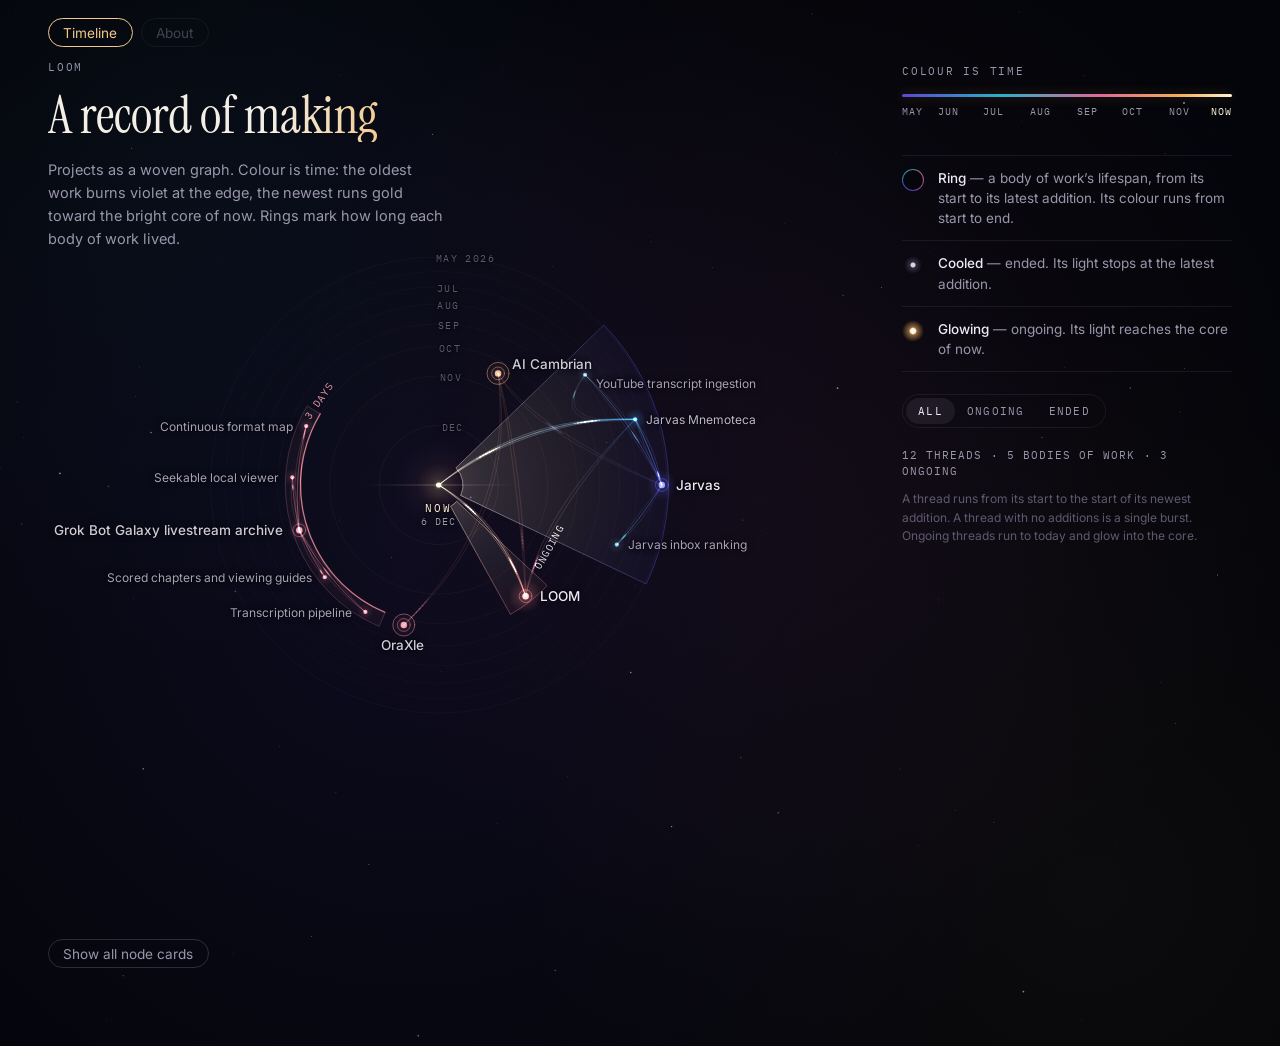
==== commit 7d489637: "Remove white mode so the page stays dark. Drop the nav toggle, the light theme CSS, and the saved lo" ====
--- a/public/index.html
+++ b/public/index.html
@@ -1,18 +1,9 @@
 <!DOCTYPE html>
-<html lang="en" data-skin="spores" data-fork-style="ribbon" data-look="current">
+<html lang="en" data-skin="spores" data-fork-style="ribbon">
 <head>
   <meta charset="utf-8" />
   <meta name="viewport" content="width=device-width, initial-scale=1" />
   <title>loom — a record of making</title>
-  <script>
-    (function () {
-      try {
-        if (localStorage.getItem("loom-look") === "white") {
-          document.documentElement.setAttribute("data-look", "white");
-        }
-      } catch (err) {}
-    })();
-  </script>
   <link rel="stylesheet" href="./styles.css" />
 </head>
 <body>
@@ -21,10 +12,6 @@
     <nav class="tabs" aria-label="Sections">
       <button class="tab active" data-tab="timeline" type="button">Timeline</button>
       <button class="tab" data-tab="about" type="button" disabled title="Later">About</button>
-      <button type="button" id="look-toggle" class="look-toggle" aria-pressed="false" aria-label="White mode">
-        <span class="look-toggle-label">White mode</span>
-        <span class="look-toggle-track" aria-hidden="true"><span class="look-toggle-knob"></span></span>
-      </button>
     </nav>
     <main>
       <div class="graph-field" id="graph-field">
--- a/public/styles.css
+++ b/public/styles.css
@@ -48,7 +48,7 @@
 .page { position: relative; z-index: 1; max-width: 1400px; margin: 0 auto; padding: 18px 48px 64px; }
 
 .tabs { display: flex; gap: 0.5rem; align-items: center; flex-wrap: wrap; padding: 0 0 8px; }
-.tab, .cards-toggle, .look-toggle {
+.tab, .cards-toggle {
   background: transparent;
   color: var(--chrome-muted);
   border: 1px solid var(--tab-border);
@@ -63,41 +63,13 @@
   border-color: var(--accent);
 }
 .tab:disabled { opacity: 0.4; cursor: not-allowed; }
-.tab:hover, .cards-toggle:hover, .look-toggle:hover { color: var(--text); }
-.look-toggle {
-  margin-left: auto;
-  display: inline-flex;
-  align-items: center;
-  gap: 0.55rem;
-  padding: 0.35rem 0.7rem 0.35rem 0.9rem;
-}
-.look-toggle:focus-visible, .tab:focus-visible, .cards-toggle:focus-visible,
+.tab:hover, .cards-toggle:hover { color: var(--text); }
+.tab:focus-visible, .cards-toggle:focus-visible,
 .filter button:focus-visible, .lab:focus-visible, .detail-facts button:focus-visible,
 .detail-close:focus-visible, .card:focus-visible {
   outline: 2px solid var(--accent);
   outline-offset: 2px;
 }
-.look-toggle-track {
-  width: 2rem;
-  height: 1.1rem;
-  border-radius: 999px;
-  border: 1px solid var(--tab-border);
-  position: relative;
-  flex: 0 0 auto;
-  background: color-mix(in srgb, var(--chrome-muted) 18%, transparent);
-}
-.look-toggle-knob {
-  position: absolute;
-  top: 1px;
-  left: 1px;
-  width: 0.78rem;
-  height: 0.78rem;
-  border-radius: 50%;
-  background: var(--chrome-muted);
-  transition: transform 0.15s ease, background 0.15s ease;
-}
-html[data-look="white"] .look-toggle-knob { transform: translateX(0.92rem); background: #fff; }
-html[data-look="white"] .look-toggle-track { background: var(--accent); border-color: var(--accent); }
 
 .layout { display: grid; grid-template-columns: minmax(0, 1fr) 330px; gap: 40px; align-items: start; }
 .loom { position: relative; }
@@ -301,34 +273,6 @@
 .panel { color: var(--chrome-muted); max-width: 40rem; }
 .hidden { display: none; }
 
-/* White mode lightens the nav, cards, and about panel.
-   The radial field stays dark: the ramp is drawn for that ground. */
-html[data-look="white"] {
-  color-scheme: light;
-  --text: #1c1917;
-  --chrome-muted: #44403c;
-  --panel: #ffffff;
-  --border: rgba(28, 25, 23, 0.16);
-  --accent: #3f6212;
-  --branch: #3f6212;
-  --tab-border: rgba(28, 25, 23, 0.22);
-  --card-active-border: rgba(63, 98, 18, 0.85);
-  --card-active-shadow: 0 0 0 1px rgba(63, 98, 18, 0.35);
-}
-html[data-look="white"] body { background: #ffffff; color: var(--text); }
-html[data-look="white"] #space { display: none; }
-html[data-look="white"] .graph-field {
-  color-scheme: dark;
-  background:
-    radial-gradient(720px 480px at 32% 48%, rgba(70, 50, 160, 0.45), transparent 62%),
-    radial-gradient(540px 380px at 68% 42%, rgba(190, 80, 120, 0.18), transparent 58%),
-    radial-gradient(420px 320px at 18% 20%, rgba(30, 120, 140, 0.16), transparent 55%),
-    #04050a;
-  border-radius: 20px;
-  padding: 12px 16px 8px;
-}
-html[data-look="white"] .look-toggle { color: var(--text); border-color: var(--border); }
-
 @media (max-width: 1180px) and (min-width: 761px) {
   .layout { grid-template-columns: 1fr; }
   .side { position: static; max-width: 560px; }
@@ -362,7 +306,6 @@
   .detail .detail-close { display: block; top: 10px; right: 10px; }
   .detail-title { font-size: 32px; padding-right: 30px; }
   .detail-body { overflow: visible; }
-  .look-toggle-label { position: absolute; width: 1px; height: 1px; overflow: hidden; clip: rect(0 0 0 0); }
 }
 @media (prefers-reduced-motion: reduce) {
   *, *::before, *::after { animation: none !important; transition: none !important; }
